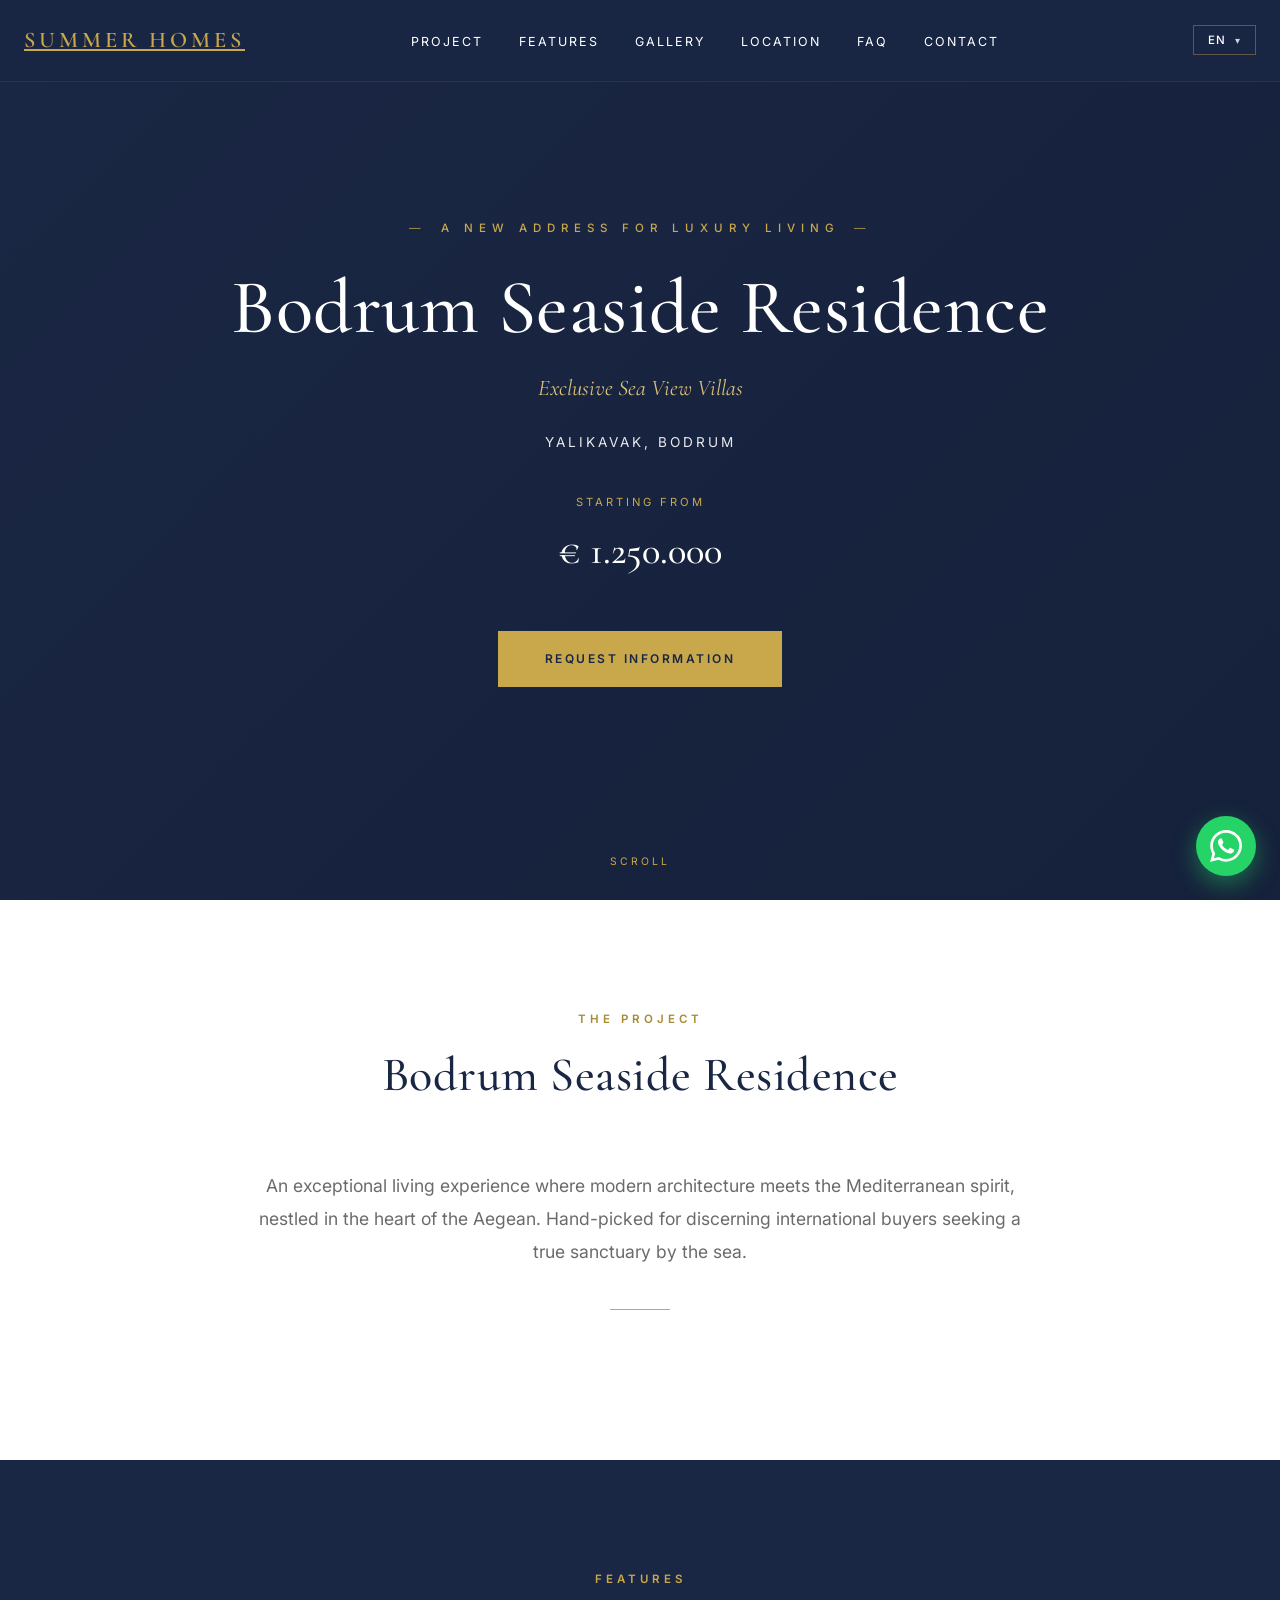
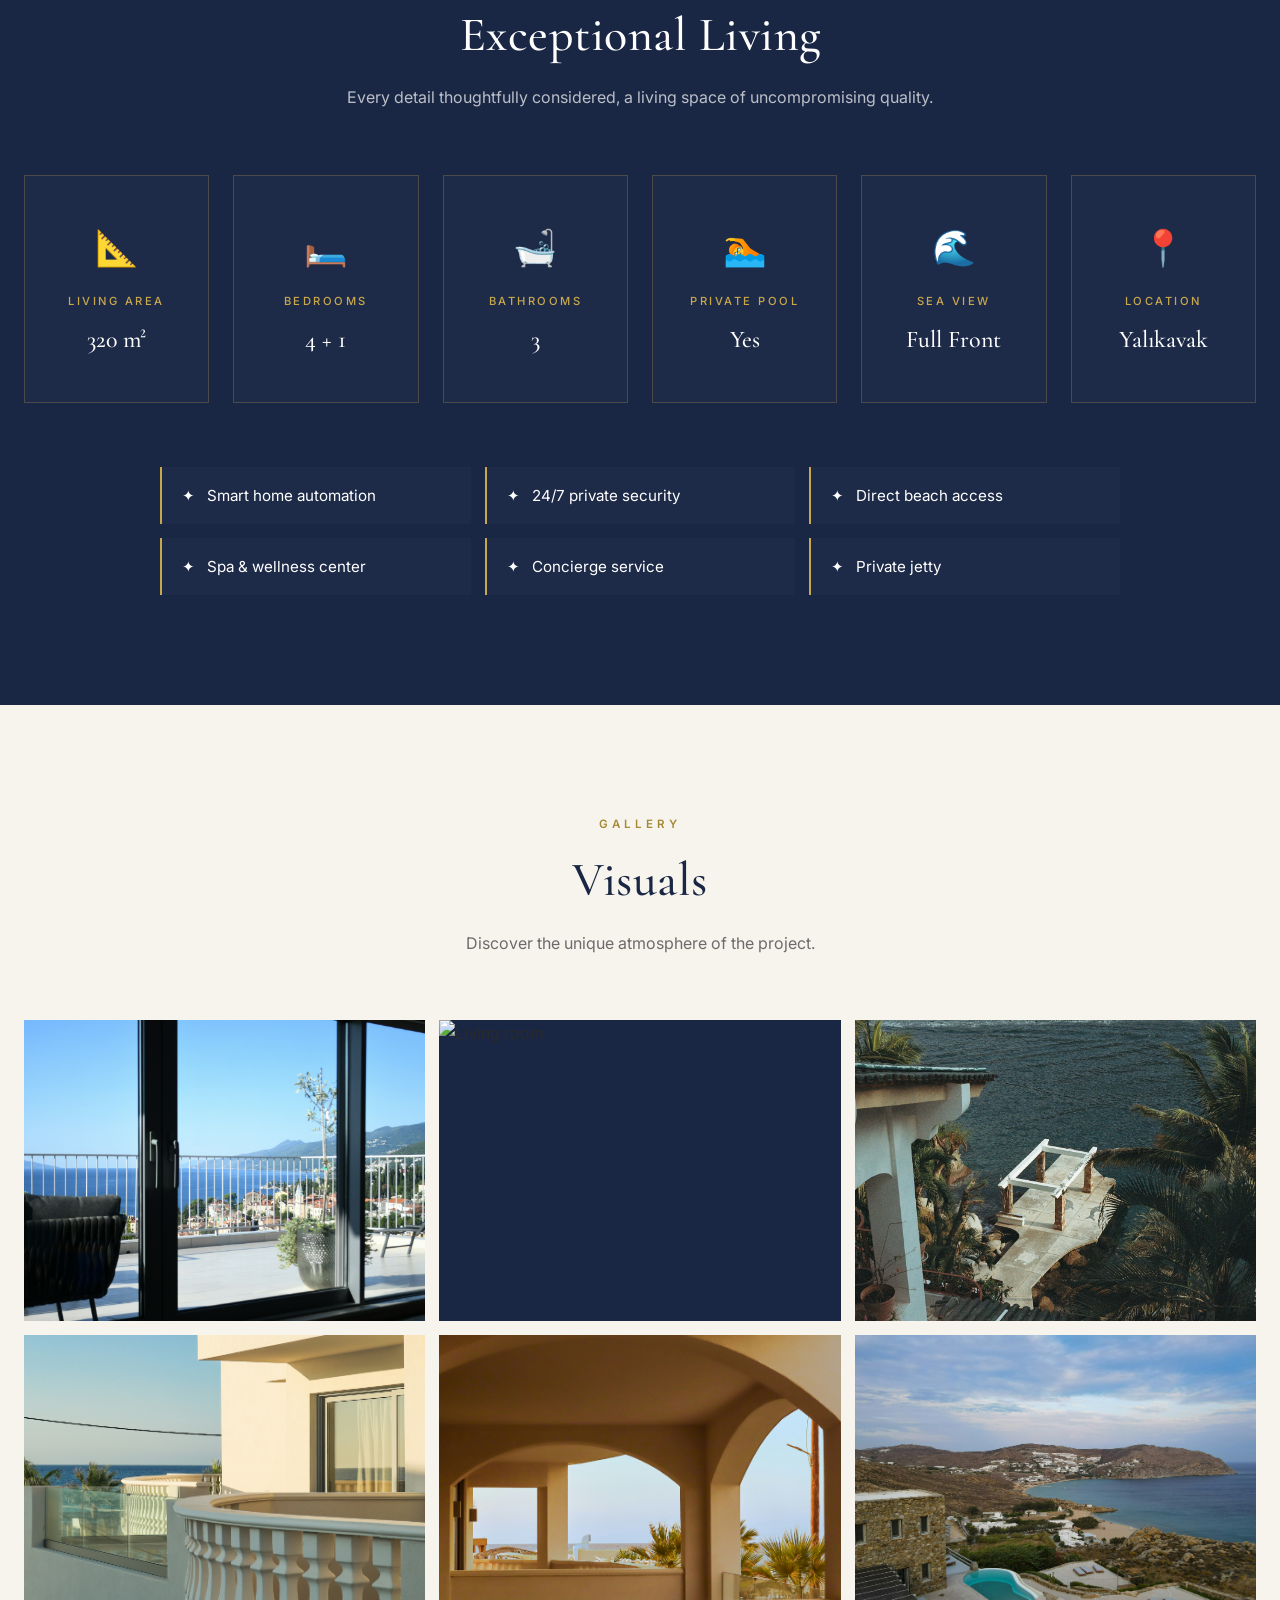
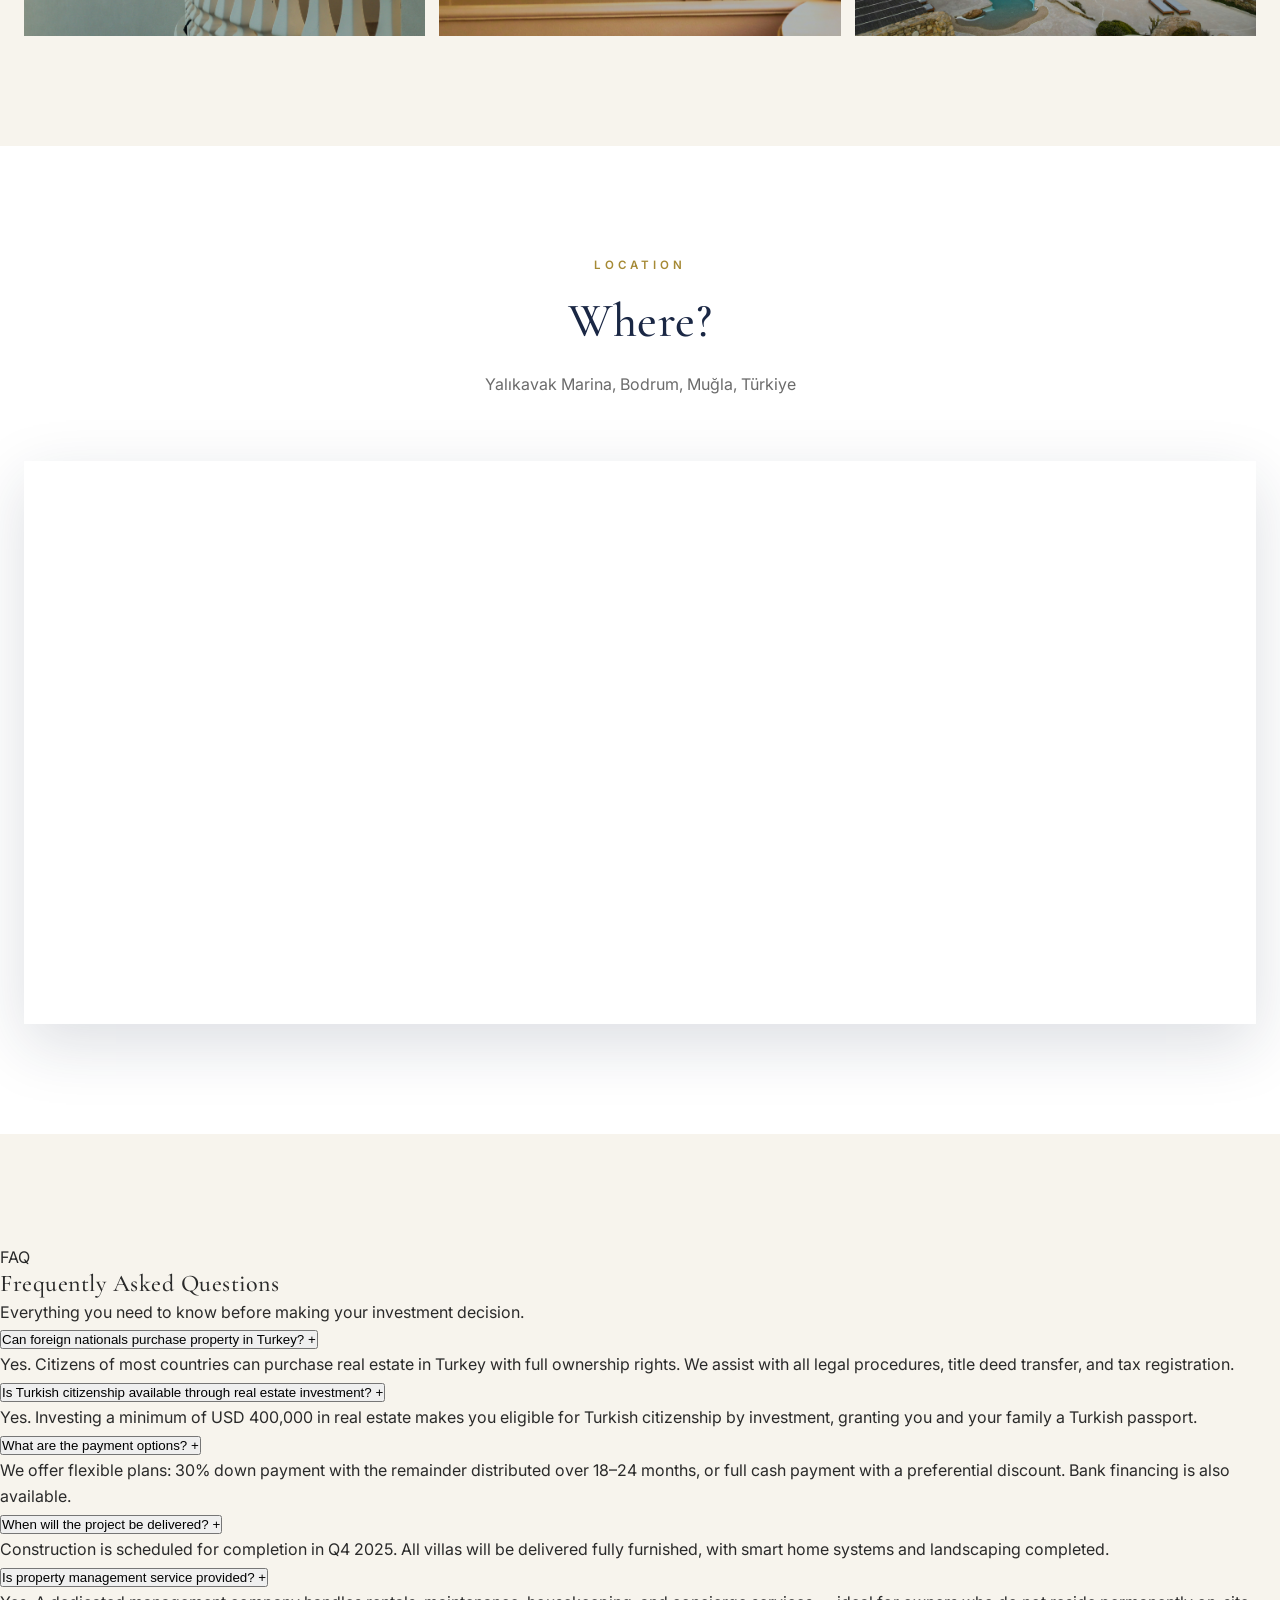
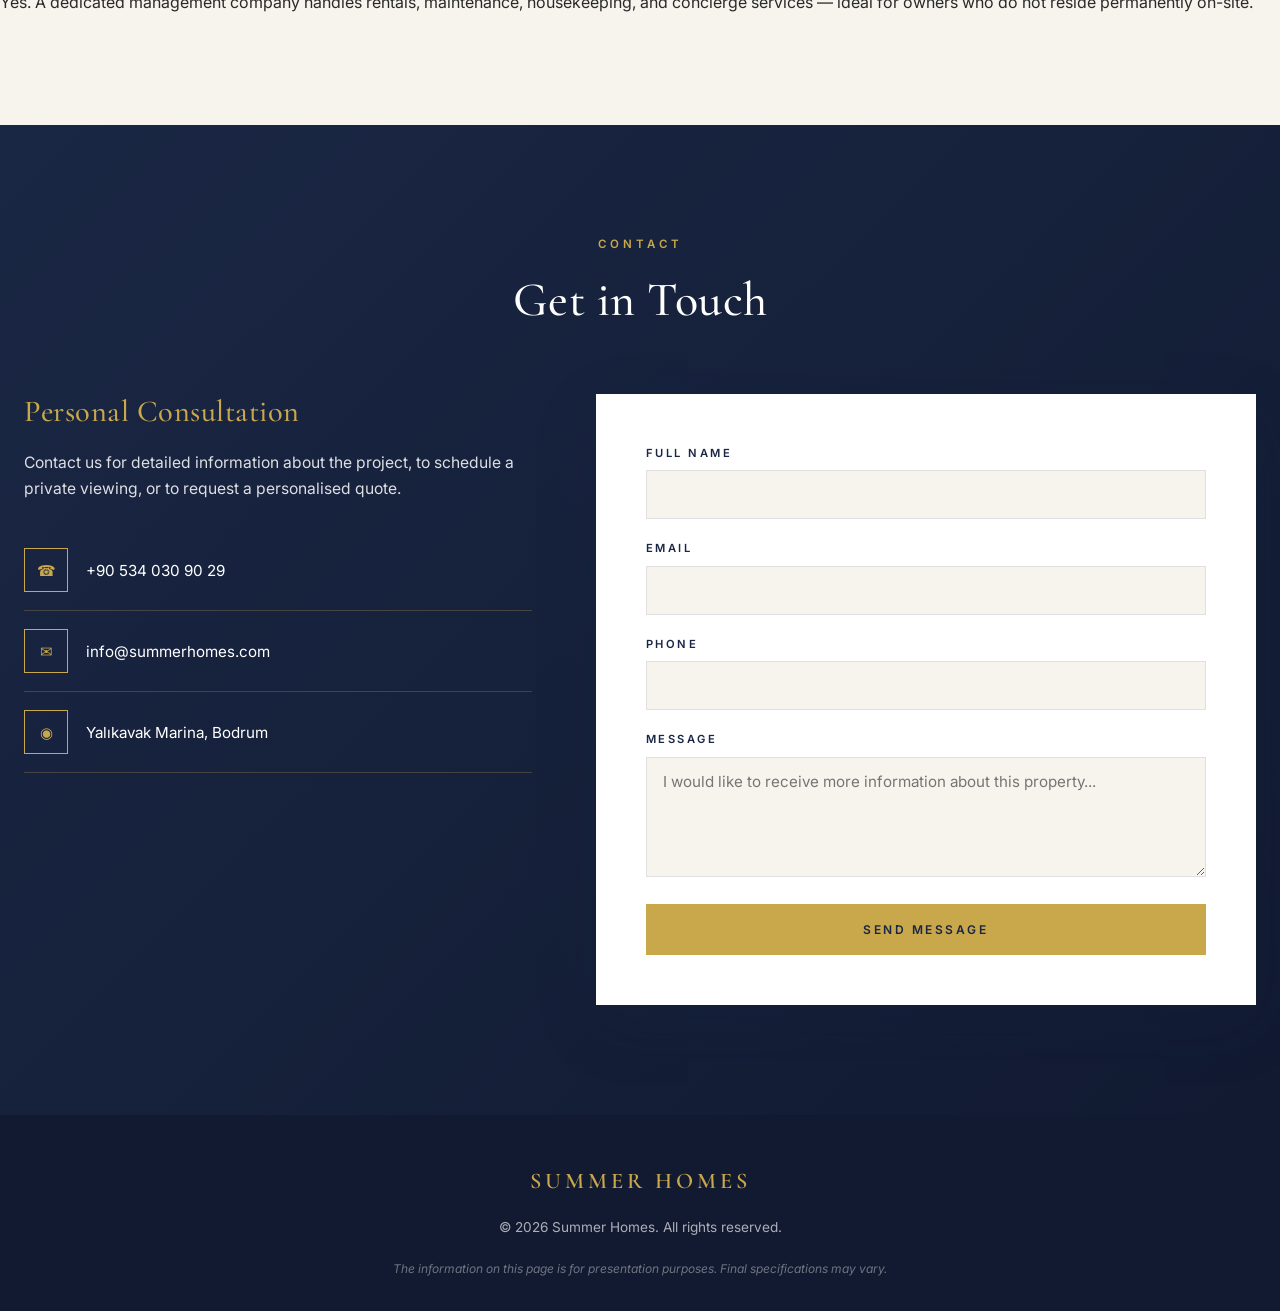
==== index.html @ 64193eda "bug fixed" ====
<!DOCTYPE html>
<html lang="en">
<head>
<meta charset="UTF-8">
<meta name="viewport" content="width=device-width, initial-scale=1.0">
<meta name="description" content="Summer Homes — Luxury real estate in Turkey">
<title>Summer Homes</title>
<link rel="preconnect" href="https://fonts.googleapis.com">
<link rel="preconnect" href="https://fonts.gstatic.com" crossorigin>
<link href="https://fonts.googleapis.com/css2?family=Cormorant+Garamond:wght@400;500;600;700&family=Inter:wght@300;400;500;600;700&display=swap" rel="stylesheet">
<script src="https://cdn.tailwindcss.com"></script>
<script>
  tailwind.config = {
    theme: {
      extend: {
        colors: {
          navy: '#1a2744',
          'navy-dark': '#111a31',
          gold: '#c9a84c',
          'gold-dark': '#a68a35',
          cream: '#f7f4ed',
          muted: '#6b6b6b'
        },
        fontFamily: {
          serif: ['"Cormorant Garamond"', 'serif'],
          sans: ['Inter', 'sans-serif']
        }
      }
    }
  };
</script>
<style>
  :root {
    --navy: #1a2744;
    --navy-dark: #111a31;
    --navy-light: #253458;
    --gold: #c9a84c;
    --gold-light: #dcc278;
    --gold-dark: #a68a35;
    --cream: #f7f4ed;
    --white: #ffffff;
    --text: #2a2a2a;
    --muted: #6b6b6b;
    --border: rgba(201, 168, 76, 0.25);
    --shadow: 0 20px 60px rgba(26, 39, 68, 0.15);
  }

  * { margin: 0; padding: 0; box-sizing: border-box; }
  html { scroll-behavior: smooth; }

  body {
    font-family: 'Inter', sans-serif;
    color: var(--text);
    background: var(--cream);
    line-height: 1.65;
    -webkit-font-smoothing: antialiased;
    overflow-x: hidden;
    overflow-wrap: break-word;
    word-wrap: break-word;
  }

  h1, h2, h3, h4 {
    font-family: 'Cormorant Garamond', serif;
    font-weight: 500;
    letter-spacing: 0.5px;
    line-height: 1.2;
  }

  img { max-width: 100%; display: block; }

  .container {
    max-width: 1280px;
    margin: 0 auto;
    padding: 0 24px;
  }

  /* NAVBAR */
  .navbar {
    position: fixed;
    top: 0; left: 0; right: 0;
    padding: 22px 0;
    background: rgba(26, 39, 68, 0.92);
    backdrop-filter: blur(12px);
    z-index: 100;
    transition: padding 0.3s, background 0.3s;
    border-bottom: 1px solid rgba(201, 168, 76, 0.1);
  }
  .navbar.scrolled { padding: 14px 0; }
  .nav-inner {
    display: flex;
    justify-content: space-between;
    align-items: center;
  }
  .logo {
    font-family: 'Cormorant Garamond', serif;
    font-size: 1.4rem;
    font-weight: 600;
    color: var(--gold);
    letter-spacing: 4px;
  }
  .nav-links {
    display: flex;
    gap: 36px;
    list-style: none;
  }
  .nav-links a {
    color: var(--white);
    text-decoration: none;
    font-size: 0.78rem;
    letter-spacing: 2px;
    text-transform: uppercase;
    font-weight: 400;
    transition: color 0.3s;
    position: relative;
  }
  .nav-links a::after {
    content: '';
    position: absolute;
    bottom: -6px; left: 0;
    width: 0; height: 1px;
    background: var(--gold);
    transition: width 0.3s;
  }
  .nav-links a:hover { color: var(--gold); }
  .nav-links a:hover::after { width: 100%; }

  /* LANG SWITCHER (DROPDOWN) */
  .lang-switch {
    position: relative;
    margin-left: 28px;
  }
  .lang-current {
    display: flex;
    align-items: center;
    gap: 8px;
    background: transparent;
    border: 1px solid rgba(201, 168, 76, 0.4);
    color: var(--white);
    font-family: inherit;
    font-size: 0.72rem;
    letter-spacing: 1.5px;
    text-transform: uppercase;
    padding: 7px 14px;
    cursor: pointer;
    transition: all 0.3s;
    font-weight: 500;
  }
  .lang-current:hover { border-color: var(--gold); color: var(--gold); }
  .lang-current .chev {
    font-size: 0.6rem;
    transition: transform 0.3s;
    opacity: 0.8;
  }
  .lang-switch.open .lang-current .chev { transform: rotate(180deg); }
  .lang-menu {
    position: absolute;
    top: calc(100% + 8px);
    right: 0;
    min-width: 160px;
    background: var(--navy-dark);
    border: 1px solid rgba(201, 168, 76, 0.3);
    box-shadow: 0 12px 32px rgba(0, 0, 0, 0.35);
    opacity: 0;
    visibility: hidden;
    transform: translateY(-6px);
    transition: opacity 0.2s, transform 0.2s, visibility 0.2s;
    z-index: 110;
  }
  .lang-switch.open .lang-menu {
    opacity: 1;
    visibility: visible;
    transform: translateY(0);
  }
  .lang-menu button {
    display: flex;
    justify-content: space-between;
    align-items: center;
    width: 100%;
    background: transparent;
    border: none;
    color: var(--white);
    font-family: inherit;
    font-size: 0.82rem;
    letter-spacing: 0.5px;
    padding: 12px 18px;
    cursor: pointer;
    transition: all 0.2s;
    text-align: left;
  }
  .lang-menu button:hover { background: rgba(201, 168, 76, 0.1); color: var(--gold); }
  .lang-menu button.active { color: var(--gold); }
  .lang-menu button.active::after {
    content: '✓';
    font-size: 0.8rem;
  }
  @media (max-width: 900px) {
    .lang-switch { margin-left: 0; }
    .lang-menu { right: auto; left: 0; }
  }

  /* HERO */
  .hero {
    position: relative;
    height: 100vh;
    min-height: 640px;
    display: flex;
    align-items: center;
    justify-content: center;
    color: var(--white);
    overflow: hidden;
  }
  .hero-bg {
    position: absolute;
    inset: 0;
    background-size: cover;
    background-position: center;
    z-index: -2;
    background-color: var(--navy);
  }
  .hero-bg::after {
    content: '';
    position: absolute;
    inset: 0;
    background: linear-gradient(135deg, rgba(26, 39, 68, 0.7), rgba(17, 26, 49, 0.5));
  }
  .hero-content {
    text-align: center;
    max-width: 960px;
    padding: 0 24px;
    animation: fadeUp 1.2s ease-out;
  }
  .hero-tag {
    display: inline-block;
    color: var(--gold);
    letter-spacing: 6px;
    font-size: 0.72rem;
    text-transform: uppercase;
    margin-bottom: 24px;
    font-weight: 500;
  }
  .hero-tag::before, .hero-tag::after {
    content: '—';
    margin: 0 14px;
    opacity: 0.7;
  }
  .hero h1 {
    font-size: clamp(2.5rem, 6vw, 4.8rem);
    margin-bottom: 16px;
    font-weight: 500;
  }
  .hero-subtitle {
    font-family: 'Cormorant Garamond', serif;
    font-style: italic;
    font-size: clamp(1.1rem, 2vw, 1.4rem);
    color: var(--gold-light);
    margin-bottom: 24px;
  }
  .hero-location {
    font-size: 0.85rem;
    letter-spacing: 3px;
    margin-bottom: 40px;
    opacity: 0.9;
    text-transform: uppercase;
  }
  .hero-price {
    margin-bottom: 48px;
  }
  .hero-price-label {
    display: block;
    font-size: 0.7rem;
    letter-spacing: 3px;
    text-transform: uppercase;
    color: var(--gold);
    margin-bottom: 8px;
  }
  .hero-price-value {
    font-family: 'Cormorant Garamond', serif;
    font-size: clamp(1.8rem, 3vw, 2.4rem);
    font-weight: 500;
  }

  .btn {
    display: inline-block;
    padding: 17px 46px;
    background: var(--gold);
    color: var(--navy);
    text-decoration: none;
    font-weight: 600;
    letter-spacing: 2.5px;
    text-transform: uppercase;
    font-size: 0.75rem;
    border: 1px solid var(--gold);
    cursor: pointer;
    transition: all 0.3s;
    font-family: inherit;
  }
  .btn:hover {
    background: transparent;
    color: var(--gold);
    transform: translateY(-2px);
  }

  /* SCROLL INDICATOR */
  .scroll-hint {
    position: absolute;
    bottom: 30px;
    left: 50%;
    transform: translateX(-50%);
    color: var(--gold);
    font-size: 0.65rem;
    letter-spacing: 3px;
    text-transform: uppercase;
    animation: bounce 2s infinite;
  }

  /* SECTIONS */
  section { padding: 110px 0; }

  .section-header {
    text-align: center;
    margin-bottom: 64px;
  }
  .section-eyebrow {
    color: var(--gold-dark);
    letter-spacing: 4px;
    text-transform: uppercase;
    font-size: 0.72rem;
    font-weight: 600;
    margin-bottom: 18px;
  }
  .section-title {
    font-size: clamp(2rem, 4vw, 3rem);
    color: var(--navy);
    margin-bottom: 20px;
  }
  .section-desc {
    max-width: 700px;
    margin: 0 auto;
    color: var(--muted);
    font-size: 1rem;
  }

  /* ABOUT */
  .about { background: var(--white); }
  .about-inner { max-width: 820px; margin: 0 auto; text-align: center; }
  .about-text {
    font-size: 1.1rem;
    color: var(--muted);
    line-height: 1.9;
  }
  .about-divider {
    width: 60px;
    height: 1px;
    background: var(--gold);
    margin: 40px auto;
  }

  /* FEATURES */
  .features {
    background: var(--navy);
    color: var(--white);
  }
  .features .section-title { color: var(--white); }
  .features .section-eyebrow { color: var(--gold); }
  .features .section-desc { color: rgba(255,255,255,0.7); }

  .features-grid {
    display: grid;
    grid-template-columns: repeat(6, minmax(0, 1fr));
    gap: 24px;
    margin-bottom: 64px;
  }
  @media (max-width: 900px) {
    .features-grid { grid-template-columns: repeat(3, minmax(0, 1fr)); }
  }
  @media (max-width: 540px) {
    .features-grid { grid-template-columns: repeat(2, minmax(0, 1fr)); }
  }
  .feature-card {
    text-align: center;
    padding: 42px 20px;
    border: 1px solid var(--border);
    transition: all 0.4s;
    background: rgba(255,255,255,0.02);
  }
  .feature-card:hover {
    border-color: var(--gold);
    transform: translateY(-6px);
    background: rgba(201, 168, 76, 0.05);
  }
  .feature-icon {
    font-size: 2.2rem;
    margin-bottom: 16px;
  }
  .feature-label {
    color: var(--gold);
    font-size: 0.7rem;
    letter-spacing: 2.5px;
    text-transform: uppercase;
    margin-bottom: 10px;
    font-weight: 500;
    white-space: nowrap;
  }
  .feature-value {
    font-family: 'Cormorant Garamond', serif;
    font-size: 1.5rem;
    font-weight: 500;
    white-space: nowrap;
  }

  .highlights-list {
    display: grid;
    grid-template-columns: repeat(3, minmax(0, 1fr));
    gap: 14px;
    max-width: 960px;
    margin: 0 auto;
    list-style: none;
  }
  @media (max-width: 900px) {
    .highlights-list { grid-template-columns: repeat(2, minmax(0, 1fr)); }
  }
  @media (max-width: 540px) {
    .highlights-list { grid-template-columns: 1fr; }
  }
  .highlights-list li {
    padding: 16px 20px;
    border-left: 2px solid var(--gold);
    font-size: 0.95rem;
    background: rgba(255,255,255,0.02);
    white-space: nowrap;
    overflow: hidden;
  }

  /* GALLERY */
  .gallery-grid {
    display: grid;
    grid-template-columns: repeat(3, 1fr);
    gap: 14px;
  }
  .gallery-item {
    aspect-ratio: 4 / 3;
    overflow: hidden;
    cursor: pointer;
    position: relative;
    background: var(--navy);
  }
  .gallery-item img {
    width: 100%;
    height: 100%;
    object-fit: cover;
    transition: transform 0.7s ease;
  }
  .gallery-item:hover img { transform: scale(1.08); }
  .gallery-item::after {
    content: '';
    position: absolute;
    inset: 0;
    background: linear-gradient(transparent 60%, rgba(26, 39, 68, 0.5));
    opacity: 0;
    transition: opacity 0.4s;
  }
  .gallery-item:hover::after { opacity: 1; }

  /* MAP */
  .map-section { background: var(--white); }
  .map-wrapper {
    position: relative;
    padding-bottom: 45%;
    height: 0;
    overflow: hidden;
    box-shadow: var(--shadow);
    border: 4px solid var(--white);
  }
  .map-wrapper iframe {
    position: absolute;
    inset: 0;
    width: 100%;
    height: 100%;
    border: 0;
    filter: grayscale(25%) contrast(1.02);
  }

  /* CONTACT */
  .contact {
    background: linear-gradient(135deg, var(--navy), var(--navy-dark));
    color: var(--white);
  }
  .contact .section-title { color: var(--white); }
  .contact .section-eyebrow { color: var(--gold); }
  .contact .section-desc { color: rgba(255,255,255,0.7); }

  .contact-grid {
    display: grid;
    grid-template-columns: 1fr 1.3fr;
    gap: 64px;
    align-items: start;
  }
  .contact-info h3 {
    font-size: 1.9rem;
    margin-bottom: 20px;
    color: var(--gold);
  }
  .contact-info p {
    margin-bottom: 28px;
    opacity: 0.85;
    font-size: 0.98rem;
  }
  .contact-item {
    display: flex;
    gap: 18px;
    align-items: center;
    padding: 18px 0;
    border-bottom: 1px solid var(--border);
  }
  .contact-item-icon {
    width: 44px; height: 44px;
    border: 1px solid var(--gold);
    display: flex;
    align-items: center;
    justify-content: center;
    color: var(--gold);
    flex-shrink: 0;
    font-size: 0.95rem;
  }
  .contact-item a, .contact-item span {
    color: var(--white);
    text-decoration: none;
    font-size: 0.95rem;
  }
  .contact-item a:hover { color: var(--gold); }

  .contact-form {
    background: var(--white);
    padding: 50px;
    color: var(--text);
    box-shadow: var(--shadow);
  }
  .form-group { margin-bottom: 20px; }
  .form-group label {
    display: block;
    font-size: 0.7rem;
    letter-spacing: 2.5px;
    text-transform: uppercase;
    color: var(--navy);
    margin-bottom: 8px;
    font-weight: 600;
  }
  .form-group input,
  .form-group textarea {
    width: 100%;
    padding: 14px 16px;
    border: 1px solid #e0e0e0;
    font-family: inherit;
    font-size: 0.95rem;
    background: var(--cream);
    transition: all 0.3s;
    color: var(--text);
  }
  .form-group input:focus,
  .form-group textarea:focus {
    outline: none;
    border-color: var(--gold);
    background: var(--white);
  }
  .form-group textarea {
    resize: vertical;
    min-height: 120px;
  }
  .form-success {
    display: none;
    padding: 16px;
    background: #e8f5e9;
    color: #2e7d32;
    margin-bottom: 20px;
    border-left: 3px solid #2e7d32;
    font-size: 0.9rem;
  }

  /* FOOTER */
  footer {
    background: var(--navy-dark);
    color: rgba(255,255,255,0.65);
    padding: 48px 0 32px;
    text-align: center;
    font-size: 0.85rem;
  }
  footer .logo {
    margin-bottom: 16px;
    display: inline-block;
  }
  .footer-disclaimer {
    max-width: 640px;
    margin: 20px auto 0;
    font-size: 0.75rem;
    opacity: 0.6;
    font-style: italic;
  }

  /* WHATSAPP */
  .whatsapp-btn {
    position: fixed;
    bottom: 24px;
    right: 24px;
    width: 60px; height: 60px;
    background: #25d366;
    border-radius: 50%;
    display: flex;
    align-items: center;
    justify-content: center;
    color: white;
    text-decoration: none;
    box-shadow: 0 8px 24px rgba(37, 211, 102, 0.45);
    z-index: 99;
    transition: transform 0.3s;
    animation: pulse 2.4s infinite;
  }
  .whatsapp-btn:hover { transform: scale(1.1); }
  .whatsapp-btn svg { width: 32px; height: 32px; }

  @keyframes pulse {
    0%, 100% { box-shadow: 0 8px 24px rgba(37, 211, 102, 0.4); }
    50% { box-shadow: 0 8px 34px rgba(37, 211, 102, 0.75); }
  }
  @keyframes fadeUp {
    from { opacity: 0; transform: translateY(30px); }
    to { opacity: 1; transform: translateY(0); }
  }
  @keyframes bounce {
    0%, 100% { transform: translateX(-50%) translateY(0); }
    50% { transform: translateX(-50%) translateY(-8px); }
  }

  /* LIGHTBOX */
  .lightbox {
    position: fixed;
    inset: 0;
    background: rgba(17, 26, 49, 0.96);
    display: none;
    align-items: center;
    justify-content: center;
    z-index: 200;
    padding: 40px;
  }
  .lightbox.active { display: flex; }
  .lightbox img {
    max-width: 92%;
    max-height: 92%;
    object-fit: contain;
  }
  .lightbox-close {
    position: absolute;
    top: 24px; right: 32px;
    color: var(--white);
    font-size: 2.5rem;
    cursor: pointer;
    background: none;
    border: none;
    line-height: 1;
  }
  .lightbox-nav {
    position: absolute;
    top: 50%;
    transform: translateY(-50%);
    color: var(--gold);
    background: none;
    border: 1px solid var(--gold);
    width: 50px; height: 50px;
    cursor: pointer;
    font-size: 1.5rem;
    transition: all 0.3s;
  }
  .lightbox-nav:hover { background: var(--gold); color: var(--navy); }
  .lightbox-prev { left: 32px; }
  .lightbox-next { right: 32px; }

  /* RESPONSIVE */
  @media (max-width: 900px) {
    .nav-links { display: none; }
    .contact-grid { grid-template-columns: 1fr; gap: 40px; }
    .gallery-grid { grid-template-columns: repeat(2, 1fr); }
    section { padding: 72px 0; }
    .contact-form { padding: 32px 24px; }
    .hero { min-height: 580px; }
    .map-wrapper { padding-bottom: 75%; }
    .lightbox-nav { width: 40px; height: 40px; }
    .lightbox-prev { left: 12px; }
    .lightbox-next { right: 12px; }
  }
  @media (max-width: 540px) {
    .gallery-grid { grid-template-columns: 1fr; }
    .logo { font-size: 1.05rem; letter-spacing: 2.5px; }
  }
</style>
</head>
<body>

<nav class="navbar" id="navbar">
  <div class="container nav-inner">
    <a href="#home" class="logo" data-bind="brand.logo">SUMMER HOMES</a>
    <ul class="nav-links">
      <li><a href="#about" data-i18n="ui.nav.project">Project</a></li>
      <li><a href="#features" data-i18n="ui.nav.features">Features</a></li>
      <li><a href="#gallery" data-i18n="ui.nav.gallery">Gallery</a></li>
      <li><a href="#location" data-i18n="ui.nav.location">Location</a></li>
      <li><a href="#faq" data-i18n="ui.nav.faq">FAQ</a></li>
      <li><a href="#contact" data-i18n="ui.nav.contact">Contact</a></li>
    </ul>
    <div class="lang-switch" id="langSwitch">
      <button type="button" class="lang-current" id="langCurrent" aria-haspopup="listbox" aria-expanded="false">
        <span id="langCurrentLabel">EN</span>
        <span class="chev">▾</span>
      </button>
      <div class="lang-menu" id="langMenu" role="listbox">
        <button type="button" data-lang="en">English</button>
        <button type="button" data-lang="tr">Türkçe</button>
        <button type="button" data-lang="de">Deutsch</button>
        <button type="button" data-lang="ru">Русский</button>
      </div>
    </div>
  </div>
</nav>

<section class="hero" id="home">
  <div class="hero-bg" id="heroBg"></div>
  <div class="hero-content">
    <span class="hero-tag" data-bind="brand.tagline"></span>
    <h1 data-bind="project.name"></h1>
    <div class="hero-subtitle" data-bind="project.subtitle"></div>
    <div class="hero-location" data-bind="project.location"></div>
    <div class="hero-price">
      <span class="hero-price-label" data-bind="project.priceSuffix"></span>
      <span class="hero-price-value" data-bind="project.price"></span>
    </div>
    <a href="#contact" class="btn" id="heroCta">Request Information</a>
  </div>
  <div class="scroll-hint" data-i18n="ui.scrollHint">Scroll</div>
</section>

<section class="about" id="about">
  <div class="container about-inner">
    <div class="section-header">
      <div class="section-eyebrow" data-i18n="ui.aboutEyebrow">The Project</div>
      <h2 class="section-title" data-bind="project.name"></h2>
    </div>
    <p class="about-text" data-bind="project.description"></p>
    <div class="about-divider"></div>
  </div>
</section>

<section class="features" id="features">
  <div class="container">
    <div class="section-header">
      <div class="section-eyebrow" data-i18n="ui.featuresEyebrow">Features</div>
      <h2 class="section-title" data-i18n="ui.featuresTitle">Exceptional Living</h2>
      <p class="section-desc" data-i18n="ui.featuresDesc">Every detail thoughtfully considered, a living space of uncompromising quality.</p>
    </div>
    <div class="features-grid" id="featuresGrid"></div>
    <ul class="highlights-list" id="highlightsList"></ul>
  </div>
</section>

<section class="gallery" id="gallery">
  <div class="container">
    <div class="section-header">
      <div class="section-eyebrow" data-i18n="ui.galleryEyebrow">Gallery</div>
      <h2 class="section-title" data-i18n="ui.galleryTitle">Visuals</h2>
      <p class="section-desc" data-i18n="ui.galleryDesc">Discover the unique atmosphere of the project.</p>
    </div>
    <div class="gallery-grid" id="galleryGrid"></div>
  </div>
</section>

<section class="map-section" id="location">
  <div class="container">
    <div class="section-header">
      <div class="section-eyebrow" data-i18n="ui.locationEyebrow">Location</div>
      <h2 class="section-title" data-i18n="ui.locationTitle">Where?</h2>
      <p class="section-desc" data-bind="location.address"></p>
    </div>
    <div class="map-wrapper">
      <iframe id="mapFrame" loading="lazy" allowfullscreen referrerpolicy="no-referrer-when-downgrade"></iframe>
    </div>
  </div>
</section>

<!-- FAQ SECTION (Tailwind) -->
<section id="faq" class="bg-cream py-20 md:py-28 px-6">
  <div class="max-w-3xl mx-auto">
    <div class="text-center mb-12 md:mb-16">
      <div class="text-gold-dark text-xs tracking-[4px] uppercase font-semibold mb-4" data-i18n="ui.faqEyebrow">FAQ</div>
      <h2 class="font-serif text-navy text-4xl md:text-5xl mb-5" data-i18n="ui.faqTitle">Frequently Asked Questions</h2>
      <p class="text-muted max-w-xl mx-auto" data-i18n="ui.faqDesc">Everything you need to know before making your investment decision.</p>
    </div>
    <div id="faqList" class="space-y-3"></div>
  </div>
</section>

<section class="contact" id="contact">
  <div class="container">
    <div class="section-header">
      <div class="section-eyebrow" data-i18n="ui.contactEyebrow">Contact</div>
      <h2 class="section-title" data-i18n="ui.contactTitle">Get in Touch</h2>
    </div>
    <div class="contact-grid">
      <div class="contact-info">
        <h3 data-i18n="ui.contactInfoTitle">Personal Consultation</h3>
        <p data-i18n="ui.contactInfoText">Contact us for detailed information about the project, to schedule a private viewing, or to request a personalised quote.</p>
        <div class="contact-item">
          <div class="contact-item-icon">☎</div>
          <a id="phoneLink" href="#"></a>
        </div>
        <div class="contact-item">
          <div class="contact-item-icon">✉</div>
          <a id="emailLink" href="#"></a>
        </div>
        <div class="contact-item">
          <div class="contact-item-icon">◉</div>
          <span data-bind="contact.office"></span>
        </div>
      </div>

      <form class="contact-form" name="contact" method="POST" data-netlify="true" netlify-honeypot="bot-field">
        <input type="hidden" name="form-name" value="contact">
        <input type="hidden" name="project" id="formProject" value="">
        <p style="display:none"><label>Don't fill: <input name="bot-field"></label></p>
        <div class="form-success" id="formSuccess" data-i18n="ui.formSuccess">Thank you. Your message has been sent — we will contact you shortly.</div>
        <div class="form-group">
          <label for="name" data-i18n="ui.formName">Full Name</label>
          <input type="text" id="name" name="name" required>
        </div>
        <div class="form-group">
          <label for="email" data-i18n="ui.formEmail">Email</label>
          <input type="email" id="email" name="email" required>
        </div>
        <div class="form-group">
          <label for="phone" data-i18n="ui.formPhone">Phone</label>
          <input type="tel" id="phone" name="phone" required>
        </div>
        <div class="form-group">
          <label for="message" data-i18n="ui.formMessage">Message</label>
          <textarea id="message" name="message" data-i18n-placeholder="ui.formPlaceholder" placeholder="I would like to receive more information about this property..."></textarea>
        </div>
        <button type="submit" class="btn" style="width: 100%;" data-i18n="ui.formSubmit">Send Message</button>
      </form>
    </div>
  </div>
</section>

<footer>
  <div class="container">
    <div class="logo" data-bind="brand.logo">SUMMER HOMES</div>
    <p>&copy; <span id="year"></span> <span data-bind="footer.copyright"></span></p>
    <p class="footer-disclaimer" data-bind="footer.disclaimer"></p>
  </div>
</footer>

<a href="#" class="whatsapp-btn" id="whatsappBtn" target="_blank" rel="noopener" aria-label="WhatsApp">
  <svg viewBox="0 0 24 24" fill="currentColor">
    <path d="M17.472 14.382c-.297-.149-1.758-.867-2.03-.967-.273-.099-.471-.148-.67.15-.197.297-.767.966-.94 1.164-.173.199-.347.223-.644.075-.297-.15-1.255-.463-2.39-1.475-.883-.788-1.48-1.761-1.653-2.059-.173-.297-.018-.458.13-.606.134-.133.298-.347.446-.52.149-.174.198-.298.298-.497.099-.198.05-.371-.025-.52-.075-.149-.669-1.612-.916-2.207-.242-.579-.487-.5-.669-.51-.173-.008-.371-.01-.57-.01-.198 0-.52.074-.792.372-.272.297-1.04 1.016-1.04 2.479 0 1.462 1.065 2.875 1.213 3.074.149.198 2.096 3.2 5.077 4.487.709.306 1.262.489 1.693.625.711.226 1.36.194 1.871.118.571-.085 1.758-.719 2.006-1.413.248-.694.248-1.289.173-1.413-.074-.124-.272-.198-.57-.347m-5.421 7.403h-.004a9.87 9.87 0 01-5.031-1.378l-.361-.214-3.741.982.998-3.648-.235-.374a9.86 9.86 0 01-1.51-5.26c.001-5.45 4.436-9.884 9.888-9.884 2.64 0 5.122 1.03 6.988 2.898a9.825 9.825 0 012.893 6.994c-.003 5.45-4.437 9.884-9.885 9.884m8.413-18.297A11.815 11.815 0 0012.05 0C5.495 0 .16 5.335.157 11.892c0 2.096.547 4.142 1.588 5.945L.057 24l6.305-1.654a11.882 11.882 0 005.683 1.448h.005c6.554 0 11.89-5.335 11.893-11.893A11.821 11.821 0 0020.885 3.488"/>
  </svg>
</a>

<div class="lightbox" id="lightbox">
  <button class="lightbox-close" id="lightboxClose" aria-label="Close">×</button>
  <button class="lightbox-nav lightbox-prev" id="lightboxPrev" aria-label="Previous">‹</button>
  <img id="lightboxImg" src="" alt="">
  <button class="lightbox-nav lightbox-next" id="lightboxNext" aria-label="Next">›</button>
</div>

<script>
  const SUPPORTED_LANGS = ['en', 'tr', 'de', 'ru'];
  let state = {
    data: null,
    gallery: [],
    currentIndex: 0,
    lang: (localStorage.getItem('lang') || (navigator.language || 'en').slice(0, 2).toLowerCase())
  };
  if (!SUPPORTED_LANGS.includes(state.lang)) state.lang = 'en';

  async function loadData() {
    try {
      const res = await fetch('data.json');
      if (!res.ok) throw new Error('fetch failed');
      return await res.json();
    } catch (e) {
      console.error('data.json could not be loaded:', e);
      return null;
    }
  }

  function getPath(obj, path) {
    return path.split('.').reduce((acc, k) => acc && acc[k], obj);
  }

  // Return localized value if input is a { en, tr } dict, otherwise return as-is.
  function t(val) {
    if (val && typeof val === 'object' && !Array.isArray(val) && (val.en !== undefined || val.tr !== undefined)) {
      return val[state.lang] ?? val.en ?? val.tr ?? '';
    }
    return val;
  }

  // One-time DOM build: creates elements whose structure doesn't depend on language.
  function renderStructure(data) {
    state.data = data;
    state.gallery = data.gallery || [];

    document.getElementById('heroBg').style.backgroundImage = `url('${data.project.heroImage}')`;
    document.getElementById('heroCta').href = data.project.cta.link;

    document.getElementById('featuresGrid').innerHTML = data.features.map((f, i) => `
      <div class="feature-card" data-feature="${i}">
        <div class="feature-icon">${f.icon}</div>
        <div class="feature-label"></div>
        <div class="feature-value"></div>
      </div>
    `).join('');

    document.getElementById('highlightsList').innerHTML =
      data.highlights.map((_, i) => `<li data-highlight="${i}">✦ &nbsp; </li>`).join('');

    document.getElementById('galleryGrid').innerHTML = state.gallery.map((g, i) => `
      <div class="gallery-item" data-index="${i}">
        <img src="${g.src}" alt="" loading="lazy">
      </div>
    `).join('');

    const { lat, lng, zoom } = data.location;
    document.getElementById('mapFrame').src =
      `https://maps.google.com/maps?q=${lat},${lng}&z=${zoom || 14}&output=embed`;

    const phone = document.getElementById('phoneLink');
    phone.href = `tel:${data.contact.phone.replace(/\s/g, '')}`;
    phone.textContent = data.contact.phone;

    const email = document.getElementById('emailLink');
    email.href = `mailto:${data.contact.email}`;
    email.textContent = data.contact.email;

    document.getElementById('whatsappBtn').href = `https://wa.me/${data.contact.whatsapp}`;

    // FAQ accordion — built with Tailwind utility classes.
    document.getElementById('faqList').innerHTML = (data.faq || []).map((_, i) => `
      <div class="bg-white border border-gold/25 transition-colors hover:border-gold/50" data-faq="${i}">
        <button type="button" class="faq-trigger w-full flex justify-between items-center gap-4 text-left px-5 md:px-6 py-4 md:py-5 text-navy hover:text-gold transition-colors" aria-expanded="false">
          <span class="font-medium text-base md:text-lg faq-q"></span>
          <span class="faq-icon text-gold text-2xl leading-none transition-transform duration-300 shrink-0">+</span>
        </button>
        <div class="faq-panel grid grid-rows-[0fr] transition-all duration-300 ease-out">
          <div class="overflow-hidden min-h-0">
            <p class="px-5 md:px-6 pb-5 text-muted leading-relaxed faq-a"></p>
          </div>
        </div>
      </div>
    `).join('');

    setupGallery();
    setupFaq();
  }

  function setupFaq() {
    document.querySelectorAll('#faqList .faq-trigger').forEach(btn => {
      btn.addEventListener('click', () => {
        const item = btn.closest('[data-faq]');
        const panel = item.querySelector('.faq-panel');
        const icon = item.querySelector('.faq-icon');
        const expanded = btn.getAttribute('aria-expanded') === 'true';
        btn.setAttribute('aria-expanded', (!expanded).toString());
        panel.classList.toggle('grid-rows-[0fr]', expanded);
        panel.classList.toggle('grid-rows-[1fr]', !expanded);
        icon.classList.toggle('rotate-45', !expanded);
      });
    });
  }

  // Applies localized text to existing elements. Never touches <img> src.
  function applyTranslations() {
    const data = state.data;
    if (!data) return;

    document.documentElement.lang = state.lang;

    document.querySelectorAll('[data-bind]').forEach(el => {
      const val = t(getPath(data, el.dataset.bind));
      if (val != null) el.textContent = val;
    });

    document.querySelectorAll('[data-i18n]').forEach(el => {
      const val = t(getPath(data, el.dataset.i18n));
      if (val != null) el.textContent = val;
    });

    document.querySelectorAll('[data-i18n-placeholder]').forEach(el => {
      const val = t(getPath(data, el.dataset.i18nPlaceholder));
      if (val != null) el.placeholder = val;
    });

    const projectName = t(data.project.name);
    document.title = `${projectName} — ${data.brand.name}`;
    document.getElementById('heroCta').textContent = t(data.project.cta.text);
    document.getElementById('formProject').value = projectName;

    document.querySelectorAll('.feature-card[data-feature]').forEach(card => {
      const f = data.features[+card.dataset.feature];
      card.querySelector('.feature-label').textContent = t(f.label);
      card.querySelector('.feature-value').textContent = t(f.value);
    });

    document.querySelectorAll('#highlightsList li[data-highlight]').forEach(li => {
      const h = data.highlights[+li.dataset.highlight];
      li.innerHTML = `✦ &nbsp; ${t(h)}`;
    });

    document.querySelectorAll('#galleryGrid .gallery-item img').forEach((img, i) => {
      img.alt = t(state.gallery[i].alt) || '';
    });

    document.querySelectorAll('#faqList [data-faq]').forEach(item => {
      const entry = (data.faq || [])[+item.dataset.faq];
      if (!entry) return;
      item.querySelector('.faq-q').textContent = t(entry.q);
      item.querySelector('.faq-a').textContent = t(entry.a);
    });

    const msg = encodeURIComponent(t(data.contact.whatsappMessage) || '');
    const wa = document.getElementById('whatsappBtn');
    wa.href = `https://wa.me/${data.contact.whatsapp}?text=${msg}`;

    const LANG_LABELS = { en: 'EN', tr: 'TR', de: 'DE', ru: 'RU' };
    document.getElementById('langCurrentLabel').textContent = LANG_LABELS[state.lang] || state.lang.toUpperCase();

    document.querySelectorAll('#langMenu button').forEach(b => {
      b.classList.toggle('active', b.dataset.lang === state.lang);
    });

    // After translations are applied, shrink any single-line text that overflows its container.
    requestAnimationFrame(fitOverflowingText);
  }

  // Scale font-size down until element fits its parent width (or hits min size).
  function fitText(el, minPx = 9) {
    el.style.fontSize = '';
    const parent = el.parentElement;
    if (!parent) return;
    const maxWidth = parent.clientWidth - (parseFloat(getComputedStyle(parent).paddingLeft) + parseFloat(getComputedStyle(parent).paddingRight));
    let size = parseFloat(getComputedStyle(el).fontSize);
    let guard = 40;
    while (el.scrollWidth > maxWidth && size > minPx && guard-- > 0) {
      size -= 0.5;
      el.style.fontSize = `${size}px`;
    }
  }

  function fitOverflowingText() {
    document.querySelectorAll('.feature-label, .feature-value, .highlights-list li').forEach(el => fitText(el));
  }

  window.addEventListener('resize', () => {
    clearTimeout(window._fitTO);
    window._fitTO = setTimeout(fitOverflowingText, 150);
  });

  function render(data) {
    if (!data) return;
    renderStructure(data);
    applyTranslations();
  }

  function setLang(lang) {
    if (!SUPPORTED_LANGS.includes(lang) || lang === state.lang) return;
    state.lang = lang;
    localStorage.setItem('lang', lang);
    applyTranslations();
  }

  // Lang dropdown open/close + selection
  (function setupLangDropdown() {
    const switchEl = document.getElementById('langSwitch');
    const trigger = document.getElementById('langCurrent');
    const menu = document.getElementById('langMenu');

    function setOpen(open) {
      switchEl.classList.toggle('open', open);
      trigger.setAttribute('aria-expanded', open ? 'true' : 'false');
    }

    trigger.addEventListener('click', (e) => {
      e.stopPropagation();
      setOpen(!switchEl.classList.contains('open'));
    });

    menu.addEventListener('click', (e) => {
      const btn = e.target.closest('button[data-lang]');
      if (!btn) return;
      setLang(btn.dataset.lang);
      setOpen(false);
    });

    document.addEventListener('click', (e) => {
      if (!switchEl.contains(e.target)) setOpen(false);
    });

    document.addEventListener('keydown', (e) => {
      if (e.key === 'Escape') setOpen(false);
    });
  })();

  function setupGallery() {
    const lightbox = document.getElementById('lightbox');
    const lightboxImg = document.getElementById('lightboxImg');

    document.querySelectorAll('.gallery-item').forEach(item => {
      item.addEventListener('click', () => {
        state.currentIndex = parseInt(item.dataset.index, 10);
        openLightbox();
      });
    });

    document.getElementById('lightboxClose').onclick = closeLightbox;
    document.getElementById('lightboxPrev').onclick = (e) => { e.stopPropagation(); navigate(-1); };
    document.getElementById('lightboxNext').onclick = (e) => { e.stopPropagation(); navigate(1); };
    lightbox.addEventListener('click', (e) => { if (e.target === lightbox) closeLightbox(); });

    document.addEventListener('keydown', (e) => {
      if (!lightbox.classList.contains('active')) return;
      if (e.key === 'Escape') closeLightbox();
      if (e.key === 'ArrowLeft') navigate(-1);
      if (e.key === 'ArrowRight') navigate(1);
    });
  }

  function openLightbox() {
    const img = document.getElementById('lightboxImg');
    img.src = state.gallery[state.currentIndex].src;
    img.alt = state.gallery[state.currentIndex].alt || '';
    document.getElementById('lightbox').classList.add('active');
  }
  function closeLightbox() {
    document.getElementById('lightbox').classList.remove('active');
  }
  function navigate(dir) {
    const len = state.gallery.length;
    state.currentIndex = (state.currentIndex + dir + len) % len;
    openLightbox();
  }

  window.addEventListener('scroll', () => {
    const nav = document.getElementById('navbar');
    nav.classList.toggle('scrolled', window.scrollY > 50);
  });

  document.getElementById('year').textContent = new Date().getFullYear();

  document.querySelector('.contact-form').addEventListener('submit', function(e) {
    const isLocal = window.location.hostname === 'localhost' ||
                    window.location.hostname === '127.0.0.1' ||
                    window.location.protocol === 'file:';
    if (isLocal) {
      e.preventDefault();
      document.getElementById('formSuccess').style.display = 'block';
      this.reset();
      document.getElementById('formSuccess').scrollIntoView({ behavior: 'smooth', block: 'center' });
    }
  });

  loadData().then(render);
</script>

</body>
</html>
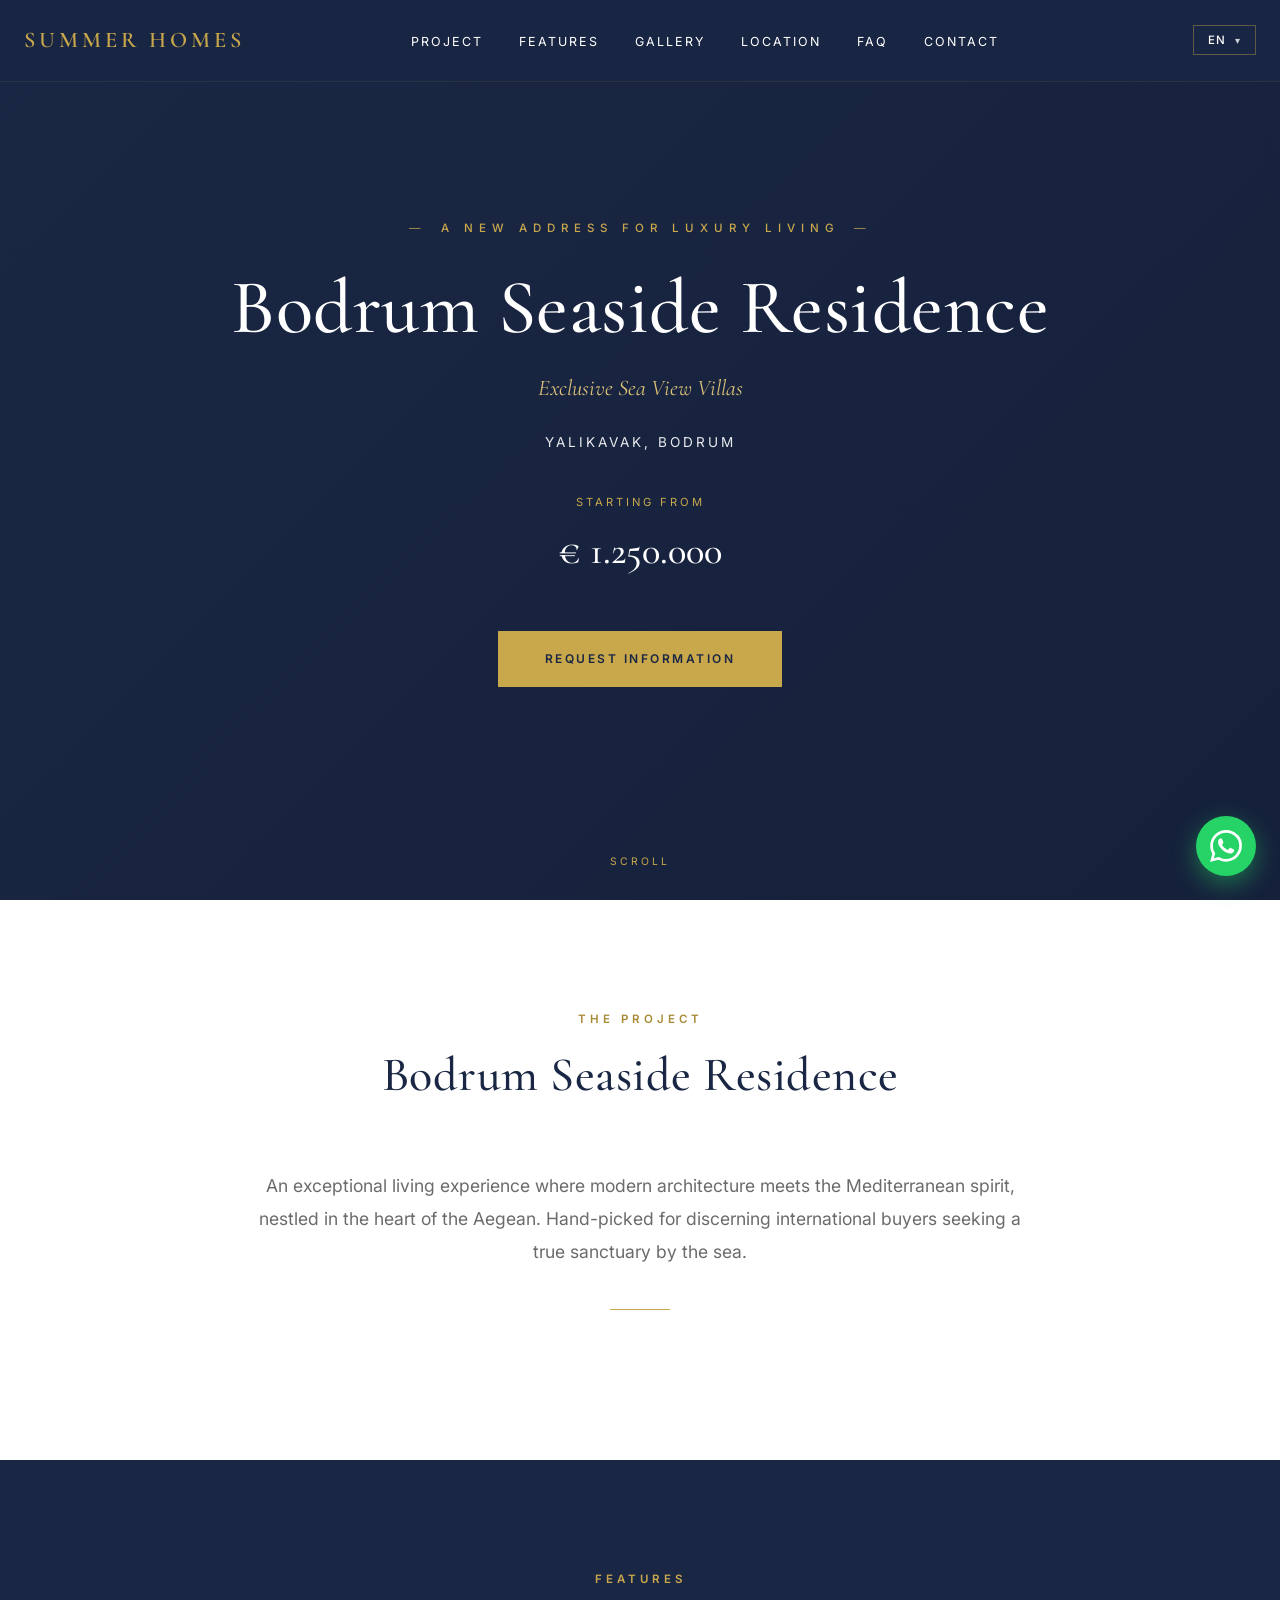
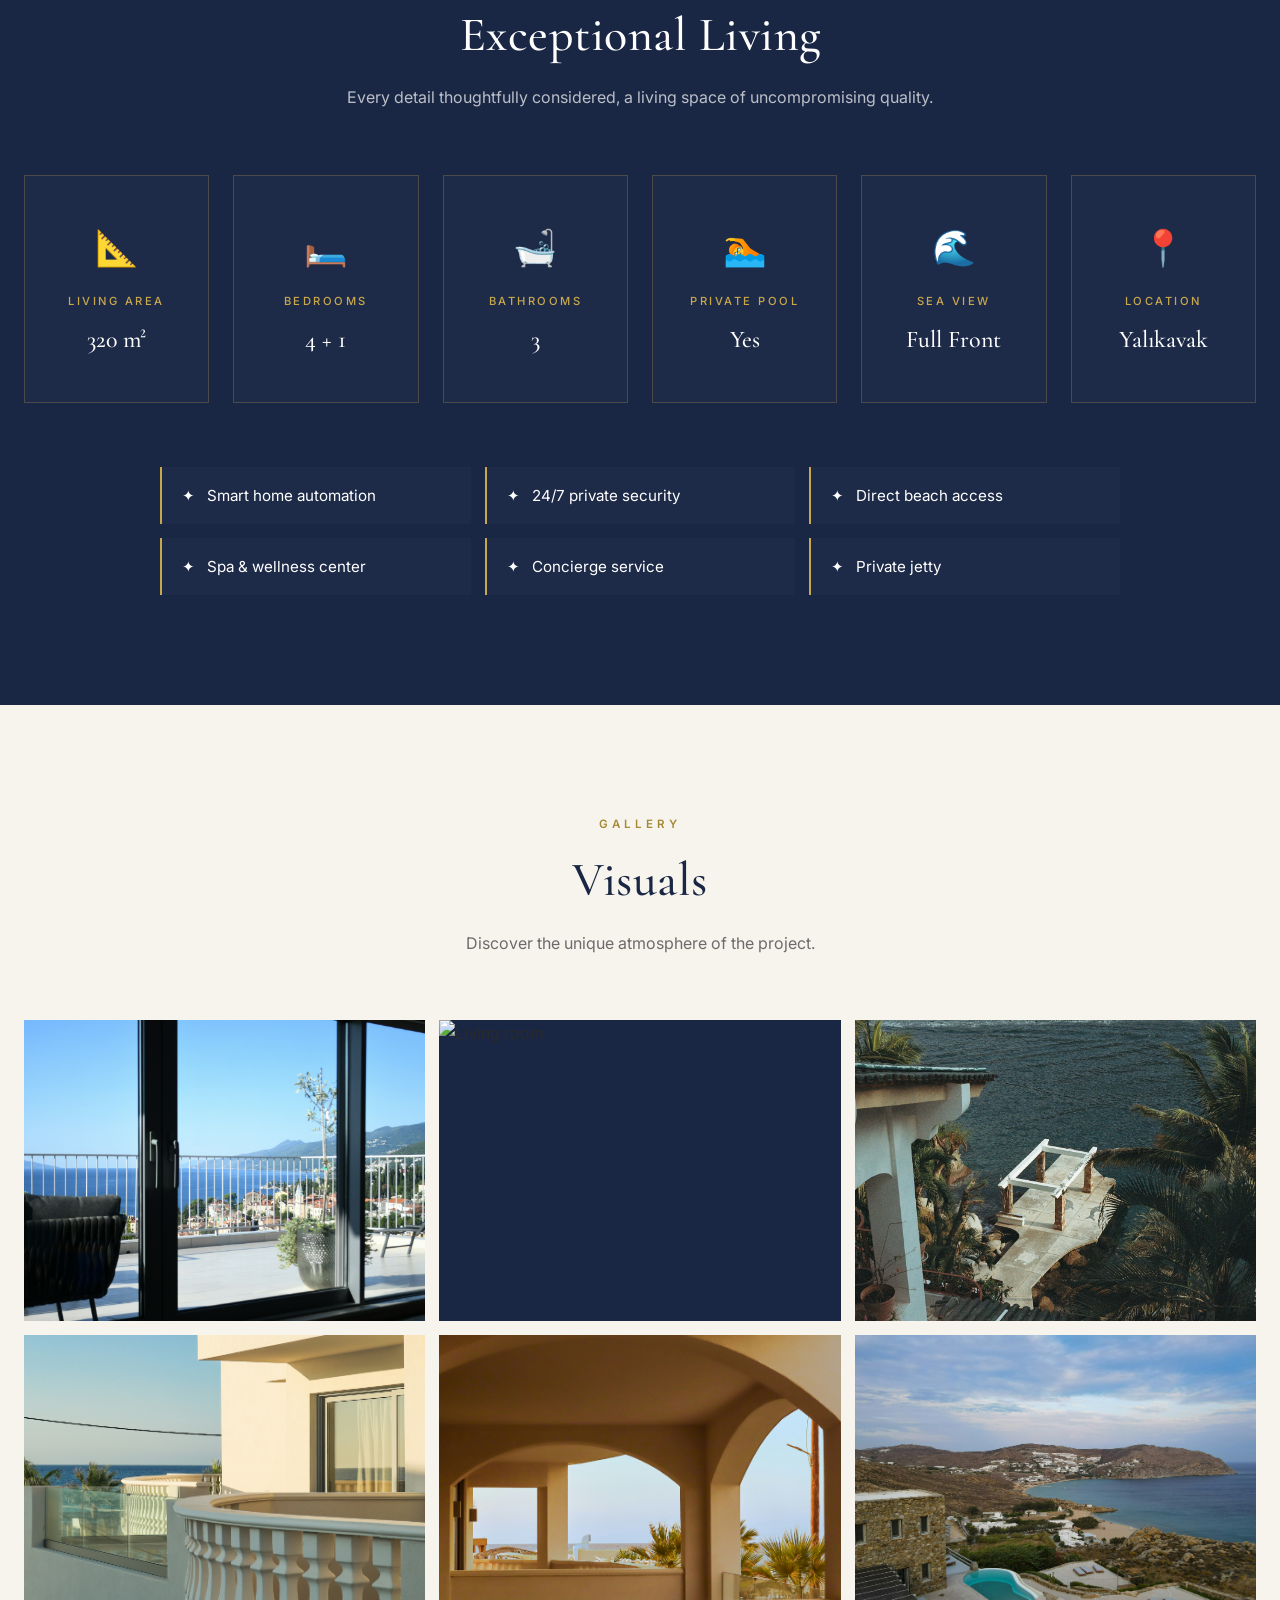
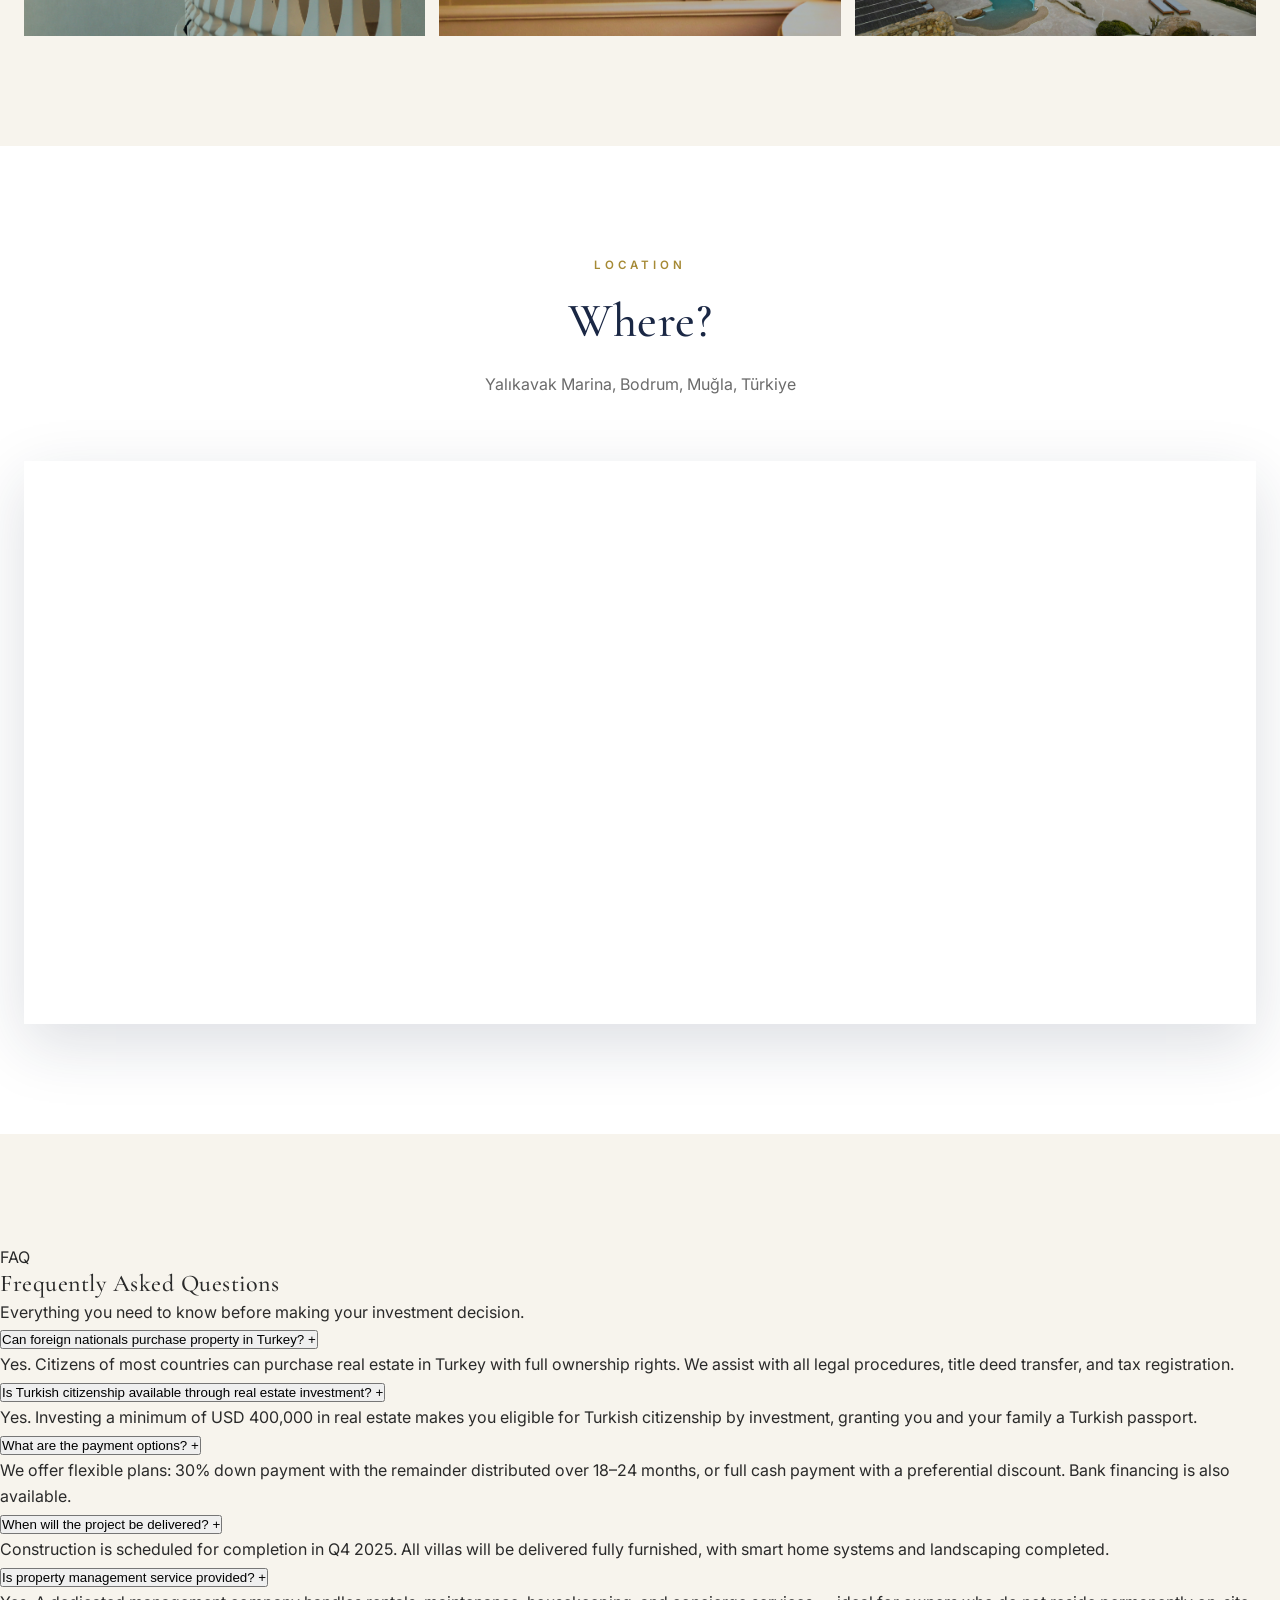
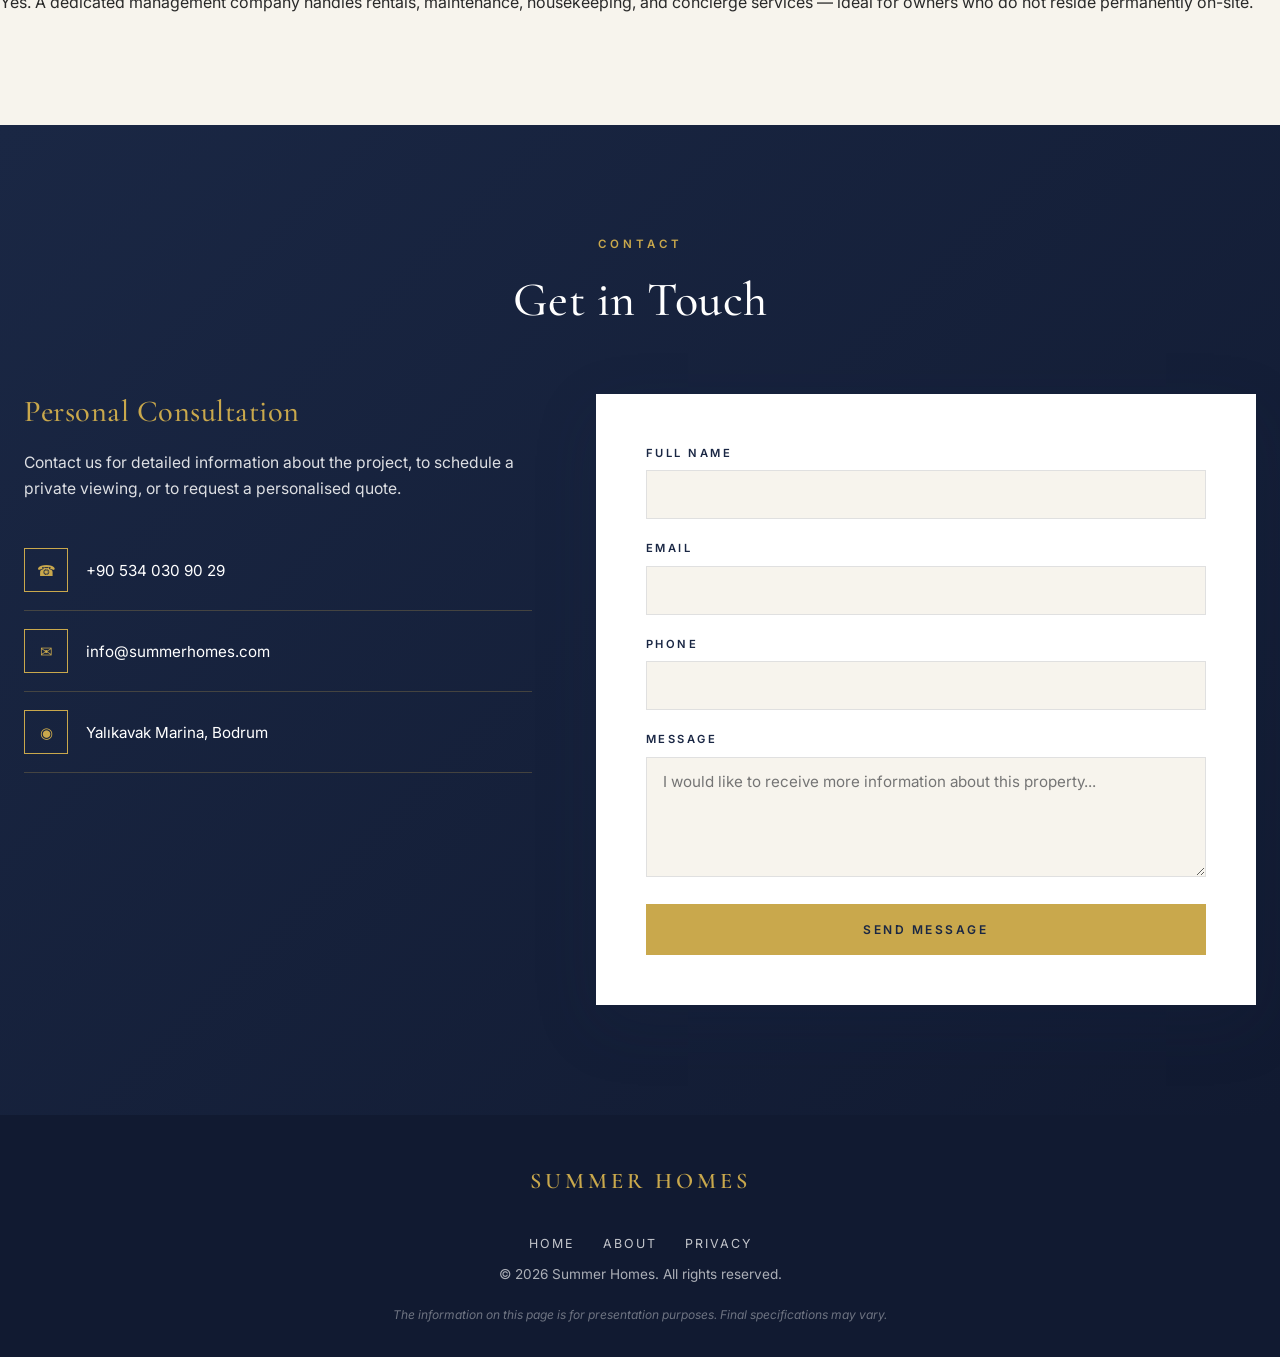
==== commit 9a220c81: "refactor: extract css/js, add about & privacy pages" ====
--- a/index.html
+++ b/index.html
@@ -3,12 +3,94 @@
 <head>
 <meta charset="UTF-8">
 <meta name="viewport" content="width=device-width, initial-scale=1.0">
-<meta name="description" content="Summer Homes — Luxury real estate in Turkey">
-<title>Summer Homes</title>
+<meta name="robots" content="index, follow">
+<meta name="author" content="Summer Homes">
+
+<!-- SEO: Primary -->
+<title>Bodrum Seaside Residence — Summer Homes</title>
+<meta name="description" content="Exclusive sea-view villas in Yalıkavak, Bodrum. Hand-picked luxury real estate for discerning international buyers. Request a private viewing of Bodrum Seaside Residence.">
+<meta name="keywords" content="Bodrum real estate, luxury villa Bodrum, Yalıkavak villas, sea view villa Turkey, property Turkey, Turkish citizenship by investment, Summer Homes">
+<link rel="canonical" href="https://summer-homes-demo.netlify.app/">
+
+<!-- SEO: hreflang (4 languages, same URL — JS switches content) -->
+<link rel="alternate" hreflang="en" href="https://summer-homes-demo.netlify.app/">
+<link rel="alternate" hreflang="tr" href="https://summer-homes-demo.netlify.app/">
+<link rel="alternate" hreflang="de" href="https://summer-homes-demo.netlify.app/">
+<link rel="alternate" hreflang="ru" href="https://summer-homes-demo.netlify.app/">
+<link rel="alternate" hreflang="x-default" href="https://summer-homes-demo.netlify.app/">
+
+<!-- Favicon (inline SVG — no extra request) -->
+<link rel="icon" href="data:image/svg+xml,%3Csvg xmlns='http://www.w3.org/2000/svg' viewBox='0 0 64 64'%3E%3Crect width='64' height='64' fill='%231a2744'/%3E%3Ctext x='50%25' y='55%25' text-anchor='middle' fill='%23c9a84c' font-family='Georgia,serif' font-size='38' font-weight='600'%3ES%3C/text%3E%3C/svg%3E">
+
+<!-- Open Graph (Facebook, LinkedIn, WhatsApp previews) -->
+<meta property="og:type" content="website">
+<meta property="og:site_name" content="Summer Homes">
+<meta property="og:title" content="Bodrum Seaside Residence — Exclusive Sea View Villas">
+<meta property="og:description" content="Hand-picked luxury villas in Yalıkavak, Bodrum for discerning international buyers.">
+<meta property="og:url" content="https://summer-homes-demo.netlify.app/">
+<meta property="og:image" content="https://images.unsplash.com/photo-1613490493576-7fde63acd811?w=1200&h=630&fit=crop">
+<meta property="og:image:width" content="1200">
+<meta property="og:image:height" content="630">
+<meta property="og:locale" content="en_US">
+<meta property="og:locale:alternate" content="tr_TR">
+<meta property="og:locale:alternate" content="de_DE">
+<meta property="og:locale:alternate" content="ru_RU">
+
+<!-- Twitter Card -->
+<meta name="twitter:card" content="summary_large_image">
+<meta name="twitter:title" content="Bodrum Seaside Residence — Summer Homes">
+<meta name="twitter:description" content="Exclusive sea-view villas in Yalıkavak, Bodrum.">
+<meta name="twitter:image" content="https://images.unsplash.com/photo-1613490493576-7fde63acd811?w=1200&h=630&fit=crop">
+
+<!-- JSON-LD structured data for Google rich results -->
+<script type="application/ld+json">
+{
+  "@context": "https://schema.org",
+  "@type": "RealEstateListing",
+  "name": "Bodrum Seaside Residence",
+  "description": "Exclusive sea-view villas in Yalıkavak, Bodrum. Modern architecture meets the Mediterranean spirit.",
+  "url": "https://summer-homes-demo.netlify.app/",
+  "image": "https://images.unsplash.com/photo-1613490493576-7fde63acd811?w=1600",
+  "address": {
+    "@type": "PostalAddress",
+    "streetAddress": "Yalıkavak Marina",
+    "addressLocality": "Bodrum",
+    "addressRegion": "Muğla",
+    "addressCountry": "TR"
+  },
+  "geo": {
+    "@type": "GeoCoordinates",
+    "latitude": 37.096061,
+    "longitude": 27.268855
+  },
+  "offers": {
+    "@type": "Offer",
+    "price": "1250000",
+    "priceCurrency": "EUR",
+    "availability": "https://schema.org/InStock"
+  },
+  "numberOfRooms": 5,
+  "floorSize": {
+    "@type": "QuantitativeValue",
+    "value": 320,
+    "unitCode": "MTK"
+  }
+}
+</script>
+
+<!-- Google Analytics 4 — replace G-Y11VLRHGKJ with your Measurement ID -->
+<script async src="https://www.googletagmanager.com/gtag/js?id=G-Y11VLRHGKJ"></script>
+<script>
+  window.dataLayer = window.dataLayer || [];
+  function gtag(){dataLayer.push(arguments);}
+  gtag('js', new Date());
+  gtag('config', 'G-Y11VLRHGKJ');
+</script>
 <link rel="preconnect" href="https://fonts.googleapis.com">
 <link rel="preconnect" href="https://fonts.gstatic.com" crossorigin>
 <link href="https://fonts.googleapis.com/css2?family=Cormorant+Garamond:wght@400;500;600;700&family=Inter:wght@300;400;500;600;700&display=swap" rel="stylesheet">
 <script src="https://cdn.tailwindcss.com"></script>
+<link rel="stylesheet" href="styles.css">
 <script>
   tailwind.config = {
     theme: {
@@ -29,668 +111,6 @@
     }
   };
 </script>
-<style>
-  :root {
-    --navy: #1a2744;
-    --navy-dark: #111a31;
-    --navy-light: #253458;
-    --gold: #c9a84c;
-    --gold-light: #dcc278;
-    --gold-dark: #a68a35;
-    --cream: #f7f4ed;
-    --white: #ffffff;
-    --text: #2a2a2a;
-    --muted: #6b6b6b;
-    --border: rgba(201, 168, 76, 0.25);
-    --shadow: 0 20px 60px rgba(26, 39, 68, 0.15);
-  }
-
-  * { margin: 0; padding: 0; box-sizing: border-box; }
-  html { scroll-behavior: smooth; }
-
-  body {
-    font-family: 'Inter', sans-serif;
-    color: var(--text);
-    background: var(--cream);
-    line-height: 1.65;
-    -webkit-font-smoothing: antialiased;
-    overflow-x: hidden;
-    overflow-wrap: break-word;
-    word-wrap: break-word;
-  }
-
-  h1, h2, h3, h4 {
-    font-family: 'Cormorant Garamond', serif;
-    font-weight: 500;
-    letter-spacing: 0.5px;
-    line-height: 1.2;
-  }
-
-  img { max-width: 100%; display: block; }
-
-  .container {
-    max-width: 1280px;
-    margin: 0 auto;
-    padding: 0 24px;
-  }
-
-  /* NAVBAR */
-  .navbar {
-    position: fixed;
-    top: 0; left: 0; right: 0;
-    padding: 22px 0;
-    background: rgba(26, 39, 68, 0.92);
-    backdrop-filter: blur(12px);
-    z-index: 100;
-    transition: padding 0.3s, background 0.3s;
-    border-bottom: 1px solid rgba(201, 168, 76, 0.1);
-  }
-  .navbar.scrolled { padding: 14px 0; }
-  .nav-inner {
-    display: flex;
-    justify-content: space-between;
-    align-items: center;
-  }
-  .logo {
-    font-family: 'Cormorant Garamond', serif;
-    font-size: 1.4rem;
-    font-weight: 600;
-    color: var(--gold);
-    letter-spacing: 4px;
-  }
-  .nav-links {
-    display: flex;
-    gap: 36px;
-    list-style: none;
-  }
-  .nav-links a {
-    color: var(--white);
-    text-decoration: none;
-    font-size: 0.78rem;
-    letter-spacing: 2px;
-    text-transform: uppercase;
-    font-weight: 400;
-    transition: color 0.3s;
-    position: relative;
-  }
-  .nav-links a::after {
-    content: '';
-    position: absolute;
-    bottom: -6px; left: 0;
-    width: 0; height: 1px;
-    background: var(--gold);
-    transition: width 0.3s;
-  }
-  .nav-links a:hover { color: var(--gold); }
-  .nav-links a:hover::after { width: 100%; }
-
-  /* LANG SWITCHER (DROPDOWN) */
-  .lang-switch {
-    position: relative;
-    margin-left: 28px;
-  }
-  .lang-current {
-    display: flex;
-    align-items: center;
-    gap: 8px;
-    background: transparent;
-    border: 1px solid rgba(201, 168, 76, 0.4);
-    color: var(--white);
-    font-family: inherit;
-    font-size: 0.72rem;
-    letter-spacing: 1.5px;
-    text-transform: uppercase;
-    padding: 7px 14px;
-    cursor: pointer;
-    transition: all 0.3s;
-    font-weight: 500;
-  }
-  .lang-current:hover { border-color: var(--gold); color: var(--gold); }
-  .lang-current .chev {
-    font-size: 0.6rem;
-    transition: transform 0.3s;
-    opacity: 0.8;
-  }
-  .lang-switch.open .lang-current .chev { transform: rotate(180deg); }
-  .lang-menu {
-    position: absolute;
-    top: calc(100% + 8px);
-    right: 0;
-    min-width: 160px;
-    background: var(--navy-dark);
-    border: 1px solid rgba(201, 168, 76, 0.3);
-    box-shadow: 0 12px 32px rgba(0, 0, 0, 0.35);
-    opacity: 0;
-    visibility: hidden;
-    transform: translateY(-6px);
-    transition: opacity 0.2s, transform 0.2s, visibility 0.2s;
-    z-index: 110;
-  }
-  .lang-switch.open .lang-menu {
-    opacity: 1;
-    visibility: visible;
-    transform: translateY(0);
-  }
-  .lang-menu button {
-    display: flex;
-    justify-content: space-between;
-    align-items: center;
-    width: 100%;
-    background: transparent;
-    border: none;
-    color: var(--white);
-    font-family: inherit;
-    font-size: 0.82rem;
-    letter-spacing: 0.5px;
-    padding: 12px 18px;
-    cursor: pointer;
-    transition: all 0.2s;
-    text-align: left;
-  }
-  .lang-menu button:hover { background: rgba(201, 168, 76, 0.1); color: var(--gold); }
-  .lang-menu button.active { color: var(--gold); }
-  .lang-menu button.active::after {
-    content: '✓';
-    font-size: 0.8rem;
-  }
-  @media (max-width: 900px) {
-    .lang-switch { margin-left: 0; }
-    .lang-menu { right: auto; left: 0; }
-  }
-
-  /* HERO */
-  .hero {
-    position: relative;
-    height: 100vh;
-    min-height: 640px;
-    display: flex;
-    align-items: center;
-    justify-content: center;
-    color: var(--white);
-    overflow: hidden;
-  }
-  .hero-bg {
-    position: absolute;
-    inset: 0;
-    background-size: cover;
-    background-position: center;
-    z-index: -2;
-    background-color: var(--navy);
-  }
-  .hero-bg::after {
-    content: '';
-    position: absolute;
-    inset: 0;
-    background: linear-gradient(135deg, rgba(26, 39, 68, 0.7), rgba(17, 26, 49, 0.5));
-  }
-  .hero-content {
-    text-align: center;
-    max-width: 960px;
-    padding: 0 24px;
-    animation: fadeUp 1.2s ease-out;
-  }
-  .hero-tag {
-    display: inline-block;
-    color: var(--gold);
-    letter-spacing: 6px;
-    font-size: 0.72rem;
-    text-transform: uppercase;
-    margin-bottom: 24px;
-    font-weight: 500;
-  }
-  .hero-tag::before, .hero-tag::after {
-    content: '—';
-    margin: 0 14px;
-    opacity: 0.7;
-  }
-  .hero h1 {
-    font-size: clamp(2.5rem, 6vw, 4.8rem);
-    margin-bottom: 16px;
-    font-weight: 500;
-  }
-  .hero-subtitle {
-    font-family: 'Cormorant Garamond', serif;
-    font-style: italic;
-    font-size: clamp(1.1rem, 2vw, 1.4rem);
-    color: var(--gold-light);
-    margin-bottom: 24px;
-  }
-  .hero-location {
-    font-size: 0.85rem;
-    letter-spacing: 3px;
-    margin-bottom: 40px;
-    opacity: 0.9;
-    text-transform: uppercase;
-  }
-  .hero-price {
-    margin-bottom: 48px;
-  }
-  .hero-price-label {
-    display: block;
-    font-size: 0.7rem;
-    letter-spacing: 3px;
-    text-transform: uppercase;
-    color: var(--gold);
-    margin-bottom: 8px;
-  }
-  .hero-price-value {
-    font-family: 'Cormorant Garamond', serif;
-    font-size: clamp(1.8rem, 3vw, 2.4rem);
-    font-weight: 500;
-  }
-
-  .btn {
-    display: inline-block;
-    padding: 17px 46px;
-    background: var(--gold);
-    color: var(--navy);
-    text-decoration: none;
-    font-weight: 600;
-    letter-spacing: 2.5px;
-    text-transform: uppercase;
-    font-size: 0.75rem;
-    border: 1px solid var(--gold);
-    cursor: pointer;
-    transition: all 0.3s;
-    font-family: inherit;
-  }
-  .btn:hover {
-    background: transparent;
-    color: var(--gold);
-    transform: translateY(-2px);
-  }
-
-  /* SCROLL INDICATOR */
-  .scroll-hint {
-    position: absolute;
-    bottom: 30px;
-    left: 50%;
-    transform: translateX(-50%);
-    color: var(--gold);
-    font-size: 0.65rem;
-    letter-spacing: 3px;
-    text-transform: uppercase;
-    animation: bounce 2s infinite;
-  }
-
-  /* SECTIONS */
-  section { padding: 110px 0; }
-
-  .section-header {
-    text-align: center;
-    margin-bottom: 64px;
-  }
-  .section-eyebrow {
-    color: var(--gold-dark);
-    letter-spacing: 4px;
-    text-transform: uppercase;
-    font-size: 0.72rem;
-    font-weight: 600;
-    margin-bottom: 18px;
-  }
-  .section-title {
-    font-size: clamp(2rem, 4vw, 3rem);
-    color: var(--navy);
-    margin-bottom: 20px;
-  }
-  .section-desc {
-    max-width: 700px;
-    margin: 0 auto;
-    color: var(--muted);
-    font-size: 1rem;
-  }
-
-  /* ABOUT */
-  .about { background: var(--white); }
-  .about-inner { max-width: 820px; margin: 0 auto; text-align: center; }
-  .about-text {
-    font-size: 1.1rem;
-    color: var(--muted);
-    line-height: 1.9;
-  }
-  .about-divider {
-    width: 60px;
-    height: 1px;
-    background: var(--gold);
-    margin: 40px auto;
-  }
-
-  /* FEATURES */
-  .features {
-    background: var(--navy);
-    color: var(--white);
-  }
-  .features .section-title { color: var(--white); }
-  .features .section-eyebrow { color: var(--gold); }
-  .features .section-desc { color: rgba(255,255,255,0.7); }
-
-  .features-grid {
-    display: grid;
-    grid-template-columns: repeat(6, minmax(0, 1fr));
-    gap: 24px;
-    margin-bottom: 64px;
-  }
-  @media (max-width: 900px) {
-    .features-grid { grid-template-columns: repeat(3, minmax(0, 1fr)); }
-  }
-  @media (max-width: 540px) {
-    .features-grid { grid-template-columns: repeat(2, minmax(0, 1fr)); }
-  }
-  .feature-card {
-    text-align: center;
-    padding: 42px 20px;
-    border: 1px solid var(--border);
-    transition: all 0.4s;
-    background: rgba(255,255,255,0.02);
-  }
-  .feature-card:hover {
-    border-color: var(--gold);
-    transform: translateY(-6px);
-    background: rgba(201, 168, 76, 0.05);
-  }
-  .feature-icon {
-    font-size: 2.2rem;
-    margin-bottom: 16px;
-  }
-  .feature-label {
-    color: var(--gold);
-    font-size: 0.7rem;
-    letter-spacing: 2.5px;
-    text-transform: uppercase;
-    margin-bottom: 10px;
-    font-weight: 500;
-    white-space: nowrap;
-  }
-  .feature-value {
-    font-family: 'Cormorant Garamond', serif;
-    font-size: 1.5rem;
-    font-weight: 500;
-    white-space: nowrap;
-  }
-
-  .highlights-list {
-    display: grid;
-    grid-template-columns: repeat(3, minmax(0, 1fr));
-    gap: 14px;
-    max-width: 960px;
-    margin: 0 auto;
-    list-style: none;
-  }
-  @media (max-width: 900px) {
-    .highlights-list { grid-template-columns: repeat(2, minmax(0, 1fr)); }
-  }
-  @media (max-width: 540px) {
-    .highlights-list { grid-template-columns: 1fr; }
-  }
-  .highlights-list li {
-    padding: 16px 20px;
-    border-left: 2px solid var(--gold);
-    font-size: 0.95rem;
-    background: rgba(255,255,255,0.02);
-    white-space: nowrap;
-    overflow: hidden;
-  }
-
-  /* GALLERY */
-  .gallery-grid {
-    display: grid;
-    grid-template-columns: repeat(3, 1fr);
-    gap: 14px;
-  }
-  .gallery-item {
-    aspect-ratio: 4 / 3;
-    overflow: hidden;
-    cursor: pointer;
-    position: relative;
-    background: var(--navy);
-  }
-  .gallery-item img {
-    width: 100%;
-    height: 100%;
-    object-fit: cover;
-    transition: transform 0.7s ease;
-  }
-  .gallery-item:hover img { transform: scale(1.08); }
-  .gallery-item::after {
-    content: '';
-    position: absolute;
-    inset: 0;
-    background: linear-gradient(transparent 60%, rgba(26, 39, 68, 0.5));
-    opacity: 0;
-    transition: opacity 0.4s;
-  }
-  .gallery-item:hover::after { opacity: 1; }
-
-  /* MAP */
-  .map-section { background: var(--white); }
-  .map-wrapper {
-    position: relative;
-    padding-bottom: 45%;
-    height: 0;
-    overflow: hidden;
-    box-shadow: var(--shadow);
-    border: 4px solid var(--white);
-  }
-  .map-wrapper iframe {
-    position: absolute;
-    inset: 0;
-    width: 100%;
-    height: 100%;
-    border: 0;
-    filter: grayscale(25%) contrast(1.02);
-  }
-
-  /* CONTACT */
-  .contact {
-    background: linear-gradient(135deg, var(--navy), var(--navy-dark));
-    color: var(--white);
-  }
-  .contact .section-title { color: var(--white); }
-  .contact .section-eyebrow { color: var(--gold); }
-  .contact .section-desc { color: rgba(255,255,255,0.7); }
-
-  .contact-grid {
-    display: grid;
-    grid-template-columns: 1fr 1.3fr;
-    gap: 64px;
-    align-items: start;
-  }
-  .contact-info h3 {
-    font-size: 1.9rem;
-    margin-bottom: 20px;
-    color: var(--gold);
-  }
-  .contact-info p {
-    margin-bottom: 28px;
-    opacity: 0.85;
-    font-size: 0.98rem;
-  }
-  .contact-item {
-    display: flex;
-    gap: 18px;
-    align-items: center;
-    padding: 18px 0;
-    border-bottom: 1px solid var(--border);
-  }
-  .contact-item-icon {
-    width: 44px; height: 44px;
-    border: 1px solid var(--gold);
-    display: flex;
-    align-items: center;
-    justify-content: center;
-    color: var(--gold);
-    flex-shrink: 0;
-    font-size: 0.95rem;
-  }
-  .contact-item a, .contact-item span {
-    color: var(--white);
-    text-decoration: none;
-    font-size: 0.95rem;
-  }
-  .contact-item a:hover { color: var(--gold); }
-
-  .contact-form {
-    background: var(--white);
-    padding: 50px;
-    color: var(--text);
-    box-shadow: var(--shadow);
-  }
-  .form-group { margin-bottom: 20px; }
-  .form-group label {
-    display: block;
-    font-size: 0.7rem;
-    letter-spacing: 2.5px;
-    text-transform: uppercase;
-    color: var(--navy);
-    margin-bottom: 8px;
-    font-weight: 600;
-  }
-  .form-group input,
-  .form-group textarea {
-    width: 100%;
-    padding: 14px 16px;
-    border: 1px solid #e0e0e0;
-    font-family: inherit;
-    font-size: 0.95rem;
-    background: var(--cream);
-    transition: all 0.3s;
-    color: var(--text);
-  }
-  .form-group input:focus,
-  .form-group textarea:focus {
-    outline: none;
-    border-color: var(--gold);
-    background: var(--white);
-  }
-  .form-group textarea {
-    resize: vertical;
-    min-height: 120px;
-  }
-  .form-success {
-    display: none;
-    padding: 16px;
-    background: #e8f5e9;
-    color: #2e7d32;
-    margin-bottom: 20px;
-    border-left: 3px solid #2e7d32;
-    font-size: 0.9rem;
-  }
-
-  /* FOOTER */
-  footer {
-    background: var(--navy-dark);
-    color: rgba(255,255,255,0.65);
-    padding: 48px 0 32px;
-    text-align: center;
-    font-size: 0.85rem;
-  }
-  footer .logo {
-    margin-bottom: 16px;
-    display: inline-block;
-  }
-  .footer-disclaimer {
-    max-width: 640px;
-    margin: 20px auto 0;
-    font-size: 0.75rem;
-    opacity: 0.6;
-    font-style: italic;
-  }
-
-  /* WHATSAPP */
-  .whatsapp-btn {
-    position: fixed;
-    bottom: 24px;
-    right: 24px;
-    width: 60px; height: 60px;
-    background: #25d366;
-    border-radius: 50%;
-    display: flex;
-    align-items: center;
-    justify-content: center;
-    color: white;
-    text-decoration: none;
-    box-shadow: 0 8px 24px rgba(37, 211, 102, 0.45);
-    z-index: 99;
-    transition: transform 0.3s;
-    animation: pulse 2.4s infinite;
-  }
-  .whatsapp-btn:hover { transform: scale(1.1); }
-  .whatsapp-btn svg { width: 32px; height: 32px; }
-
-  @keyframes pulse {
-    0%, 100% { box-shadow: 0 8px 24px rgba(37, 211, 102, 0.4); }
-    50% { box-shadow: 0 8px 34px rgba(37, 211, 102, 0.75); }
-  }
-  @keyframes fadeUp {
-    from { opacity: 0; transform: translateY(30px); }
-    to { opacity: 1; transform: translateY(0); }
-  }
-  @keyframes bounce {
-    0%, 100% { transform: translateX(-50%) translateY(0); }
-    50% { transform: translateX(-50%) translateY(-8px); }
-  }
-
-  /* LIGHTBOX */
-  .lightbox {
-    position: fixed;
-    inset: 0;
-    background: rgba(17, 26, 49, 0.96);
-    display: none;
-    align-items: center;
-    justify-content: center;
-    z-index: 200;
-    padding: 40px;
-  }
-  .lightbox.active { display: flex; }
-  .lightbox img {
-    max-width: 92%;
-    max-height: 92%;
-    object-fit: contain;
-  }
-  .lightbox-close {
-    position: absolute;
-    top: 24px; right: 32px;
-    color: var(--white);
-    font-size: 2.5rem;
-    cursor: pointer;
-    background: none;
-    border: none;
-    line-height: 1;
-  }
-  .lightbox-nav {
-    position: absolute;
-    top: 50%;
-    transform: translateY(-50%);
-    color: var(--gold);
-    background: none;
-    border: 1px solid var(--gold);
-    width: 50px; height: 50px;
-    cursor: pointer;
-    font-size: 1.5rem;
-    transition: all 0.3s;
-  }
-  .lightbox-nav:hover { background: var(--gold); color: var(--navy); }
-  .lightbox-prev { left: 32px; }
-  .lightbox-next { right: 32px; }
-
-  /* RESPONSIVE */
-  @media (max-width: 900px) {
-    .nav-links { display: none; }
-    .contact-grid { grid-template-columns: 1fr; gap: 40px; }
-    .gallery-grid { grid-template-columns: repeat(2, 1fr); }
-    section { padding: 72px 0; }
-    .contact-form { padding: 32px 24px; }
-    .hero { min-height: 580px; }
-    .map-wrapper { padding-bottom: 75%; }
-    .lightbox-nav { width: 40px; height: 40px; }
-    .lightbox-prev { left: 12px; }
-    .lightbox-next { right: 12px; }
-  }
-  @media (max-width: 540px) {
-    .gallery-grid { grid-template-columns: 1fr; }
-    .logo { font-size: 1.05rem; letter-spacing: 2.5px; }
-  }
-</style>
 </head>
 <body>
 
@@ -849,6 +269,11 @@
 <footer>
   <div class="container">
     <div class="logo" data-bind="brand.logo">SUMMER HOMES</div>
+    <nav class="footer-links">
+      <a href="index.html" data-i18n="ui.nav.home">Home</a>
+      <a href="about.html" data-i18n="ui.nav.aboutUs">About</a>
+      <a href="privacy.html" data-i18n="ui.nav.privacy">Privacy</a>
+    </nav>
     <p>&copy; <span id="year"></span> <span data-bind="footer.copyright"></span></p>
     <p class="footer-disclaimer" data-bind="footer.disclaimer"></p>
   </div>
@@ -867,304 +292,6 @@
   <button class="lightbox-nav lightbox-next" id="lightboxNext" aria-label="Next">›</button>
 </div>
 
-<script>
-  const SUPPORTED_LANGS = ['en', 'tr', 'de', 'ru'];
-  let state = {
-    data: null,
-    gallery: [],
-    currentIndex: 0,
-    lang: (localStorage.getItem('lang') || (navigator.language || 'en').slice(0, 2).toLowerCase())
-  };
-  if (!SUPPORTED_LANGS.includes(state.lang)) state.lang = 'en';
-
-  async function loadData() {
-    try {
-      const res = await fetch('data.json');
-      if (!res.ok) throw new Error('fetch failed');
-      return await res.json();
-    } catch (e) {
-      console.error('data.json could not be loaded:', e);
-      return null;
-    }
-  }
-
-  function getPath(obj, path) {
-    return path.split('.').reduce((acc, k) => acc && acc[k], obj);
-  }
-
-  // Return localized value if input is a { en, tr } dict, otherwise return as-is.
-  function t(val) {
-    if (val && typeof val === 'object' && !Array.isArray(val) && (val.en !== undefined || val.tr !== undefined)) {
-      return val[state.lang] ?? val.en ?? val.tr ?? '';
-    }
-    return val;
-  }
-
-  // One-time DOM build: creates elements whose structure doesn't depend on language.
-  function renderStructure(data) {
-    state.data = data;
-    state.gallery = data.gallery || [];
-
-    document.getElementById('heroBg').style.backgroundImage = `url('${data.project.heroImage}')`;
-    document.getElementById('heroCta').href = data.project.cta.link;
-
-    document.getElementById('featuresGrid').innerHTML = data.features.map((f, i) => `
-      <div class="feature-card" data-feature="${i}">
-        <div class="feature-icon">${f.icon}</div>
-        <div class="feature-label"></div>
-        <div class="feature-value"></div>
-      </div>
-    `).join('');
-
-    document.getElementById('highlightsList').innerHTML =
-      data.highlights.map((_, i) => `<li data-highlight="${i}">✦ &nbsp; </li>`).join('');
-
-    document.getElementById('galleryGrid').innerHTML = state.gallery.map((g, i) => `
-      <div class="gallery-item" data-index="${i}">
-        <img src="${g.src}" alt="" loading="lazy">
-      </div>
-    `).join('');
-
-    const { lat, lng, zoom } = data.location;
-    document.getElementById('mapFrame').src =
-      `https://maps.google.com/maps?q=${lat},${lng}&z=${zoom || 14}&output=embed`;
-
-    const phone = document.getElementById('phoneLink');
-    phone.href = `tel:${data.contact.phone.replace(/\s/g, '')}`;
-    phone.textContent = data.contact.phone;
-
-    const email = document.getElementById('emailLink');
-    email.href = `mailto:${data.contact.email}`;
-    email.textContent = data.contact.email;
-
-    document.getElementById('whatsappBtn').href = `https://wa.me/${data.contact.whatsapp}`;
-
-    // FAQ accordion — built with Tailwind utility classes.
-    document.getElementById('faqList').innerHTML = (data.faq || []).map((_, i) => `
-      <div class="bg-white border border-gold/25 transition-colors hover:border-gold/50" data-faq="${i}">
-        <button type="button" class="faq-trigger w-full flex justify-between items-center gap-4 text-left px-5 md:px-6 py-4 md:py-5 text-navy hover:text-gold transition-colors" aria-expanded="false">
-          <span class="font-medium text-base md:text-lg faq-q"></span>
-          <span class="faq-icon text-gold text-2xl leading-none transition-transform duration-300 shrink-0">+</span>
-        </button>
-        <div class="faq-panel grid grid-rows-[0fr] transition-all duration-300 ease-out">
-          <div class="overflow-hidden min-h-0">
-            <p class="px-5 md:px-6 pb-5 text-muted leading-relaxed faq-a"></p>
-          </div>
-        </div>
-      </div>
-    `).join('');
-
-    setupGallery();
-    setupFaq();
-  }
-
-  function setupFaq() {
-    document.querySelectorAll('#faqList .faq-trigger').forEach(btn => {
-      btn.addEventListener('click', () => {
-        const item = btn.closest('[data-faq]');
-        const panel = item.querySelector('.faq-panel');
-        const icon = item.querySelector('.faq-icon');
-        const expanded = btn.getAttribute('aria-expanded') === 'true';
-        btn.setAttribute('aria-expanded', (!expanded).toString());
-        panel.classList.toggle('grid-rows-[0fr]', expanded);
-        panel.classList.toggle('grid-rows-[1fr]', !expanded);
-        icon.classList.toggle('rotate-45', !expanded);
-      });
-    });
-  }
-
-  // Applies localized text to existing elements. Never touches <img> src.
-  function applyTranslations() {
-    const data = state.data;
-    if (!data) return;
-
-    document.documentElement.lang = state.lang;
-
-    document.querySelectorAll('[data-bind]').forEach(el => {
-      const val = t(getPath(data, el.dataset.bind));
-      if (val != null) el.textContent = val;
-    });
-
-    document.querySelectorAll('[data-i18n]').forEach(el => {
-      const val = t(getPath(data, el.dataset.i18n));
-      if (val != null) el.textContent = val;
-    });
-
-    document.querySelectorAll('[data-i18n-placeholder]').forEach(el => {
-      const val = t(getPath(data, el.dataset.i18nPlaceholder));
-      if (val != null) el.placeholder = val;
-    });
-
-    const projectName = t(data.project.name);
-    document.title = `${projectName} — ${data.brand.name}`;
-    document.getElementById('heroCta').textContent = t(data.project.cta.text);
-    document.getElementById('formProject').value = projectName;
-
-    document.querySelectorAll('.feature-card[data-feature]').forEach(card => {
-      const f = data.features[+card.dataset.feature];
-      card.querySelector('.feature-label').textContent = t(f.label);
-      card.querySelector('.feature-value').textContent = t(f.value);
-    });
-
-    document.querySelectorAll('#highlightsList li[data-highlight]').forEach(li => {
-      const h = data.highlights[+li.dataset.highlight];
-      li.innerHTML = `✦ &nbsp; ${t(h)}`;
-    });
-
-    document.querySelectorAll('#galleryGrid .gallery-item img').forEach((img, i) => {
-      img.alt = t(state.gallery[i].alt) || '';
-    });
-
-    document.querySelectorAll('#faqList [data-faq]').forEach(item => {
-      const entry = (data.faq || [])[+item.dataset.faq];
-      if (!entry) return;
-      item.querySelector('.faq-q').textContent = t(entry.q);
-      item.querySelector('.faq-a').textContent = t(entry.a);
-    });
-
-    const msg = encodeURIComponent(t(data.contact.whatsappMessage) || '');
-    const wa = document.getElementById('whatsappBtn');
-    wa.href = `https://wa.me/${data.contact.whatsapp}?text=${msg}`;
-
-    const LANG_LABELS = { en: 'EN', tr: 'TR', de: 'DE', ru: 'RU' };
-    document.getElementById('langCurrentLabel').textContent = LANG_LABELS[state.lang] || state.lang.toUpperCase();
-
-    document.querySelectorAll('#langMenu button').forEach(b => {
-      b.classList.toggle('active', b.dataset.lang === state.lang);
-    });
-
-    // After translations are applied, shrink any single-line text that overflows its container.
-    requestAnimationFrame(fitOverflowingText);
-  }
-
-  // Scale font-size down until element fits its parent width (or hits min size).
-  function fitText(el, minPx = 9) {
-    el.style.fontSize = '';
-    const parent = el.parentElement;
-    if (!parent) return;
-    const maxWidth = parent.clientWidth - (parseFloat(getComputedStyle(parent).paddingLeft) + parseFloat(getComputedStyle(parent).paddingRight));
-    let size = parseFloat(getComputedStyle(el).fontSize);
-    let guard = 40;
-    while (el.scrollWidth > maxWidth && size > minPx && guard-- > 0) {
-      size -= 0.5;
-      el.style.fontSize = `${size}px`;
-    }
-  }
-
-  function fitOverflowingText() {
-    document.querySelectorAll('.feature-label, .feature-value, .highlights-list li').forEach(el => fitText(el));
-  }
-
-  window.addEventListener('resize', () => {
-    clearTimeout(window._fitTO);
-    window._fitTO = setTimeout(fitOverflowingText, 150);
-  });
-
-  function render(data) {
-    if (!data) return;
-    renderStructure(data);
-    applyTranslations();
-  }
-
-  function setLang(lang) {
-    if (!SUPPORTED_LANGS.includes(lang) || lang === state.lang) return;
-    state.lang = lang;
-    localStorage.setItem('lang', lang);
-    applyTranslations();
-  }
-
-  // Lang dropdown open/close + selection
-  (function setupLangDropdown() {
-    const switchEl = document.getElementById('langSwitch');
-    const trigger = document.getElementById('langCurrent');
-    const menu = document.getElementById('langMenu');
-
-    function setOpen(open) {
-      switchEl.classList.toggle('open', open);
-      trigger.setAttribute('aria-expanded', open ? 'true' : 'false');
-    }
-
-    trigger.addEventListener('click', (e) => {
-      e.stopPropagation();
-      setOpen(!switchEl.classList.contains('open'));
-    });
-
-    menu.addEventListener('click', (e) => {
-      const btn = e.target.closest('button[data-lang]');
-      if (!btn) return;
-      setLang(btn.dataset.lang);
-      setOpen(false);
-    });
-
-    document.addEventListener('click', (e) => {
-      if (!switchEl.contains(e.target)) setOpen(false);
-    });
-
-    document.addEventListener('keydown', (e) => {
-      if (e.key === 'Escape') setOpen(false);
-    });
-  })();
-
-  function setupGallery() {
-    const lightbox = document.getElementById('lightbox');
-    const lightboxImg = document.getElementById('lightboxImg');
-
-    document.querySelectorAll('.gallery-item').forEach(item => {
-      item.addEventListener('click', () => {
-        state.currentIndex = parseInt(item.dataset.index, 10);
-        openLightbox();
-      });
-    });
-
-    document.getElementById('lightboxClose').onclick = closeLightbox;
-    document.getElementById('lightboxPrev').onclick = (e) => { e.stopPropagation(); navigate(-1); };
-    document.getElementById('lightboxNext').onclick = (e) => { e.stopPropagation(); navigate(1); };
-    lightbox.addEventListener('click', (e) => { if (e.target === lightbox) closeLightbox(); });
-
-    document.addEventListener('keydown', (e) => {
-      if (!lightbox.classList.contains('active')) return;
-      if (e.key === 'Escape') closeLightbox();
-      if (e.key === 'ArrowLeft') navigate(-1);
-      if (e.key === 'ArrowRight') navigate(1);
-    });
-  }
-
-  function openLightbox() {
-    const img = document.getElementById('lightboxImg');
-    img.src = state.gallery[state.currentIndex].src;
-    img.alt = state.gallery[state.currentIndex].alt || '';
-    document.getElementById('lightbox').classList.add('active');
-  }
-  function closeLightbox() {
-    document.getElementById('lightbox').classList.remove('active');
-  }
-  function navigate(dir) {
-    const len = state.gallery.length;
-    state.currentIndex = (state.currentIndex + dir + len) % len;
-    openLightbox();
-  }
-
-  window.addEventListener('scroll', () => {
-    const nav = document.getElementById('navbar');
-    nav.classList.toggle('scrolled', window.scrollY > 50);
-  });
-
-  document.getElementById('year').textContent = new Date().getFullYear();
-
-  document.querySelector('.contact-form').addEventListener('submit', function(e) {
-    const isLocal = window.location.hostname === 'localhost' ||
-                    window.location.hostname === '127.0.0.1' ||
-                    window.location.protocol === 'file:';
-    if (isLocal) {
-      e.preventDefault();
-      document.getElementById('formSuccess').style.display = 'block';
-      this.reset();
-      document.getElementById('formSuccess').scrollIntoView({ behavior: 'smooth', block: 'center' });
-    }
-  });
-
-  loadData().then(render);
-</script>
-
+<script src="app.js"></script>
 </body>
 </html>
--- a/styles.css
+++ b/styles.css
@@ -0,0 +1,729 @@
+:root {
+  --navy: #1a2744;
+  --navy-dark: #111a31;
+  --navy-light: #253458;
+  --gold: #c9a84c;
+  --gold-light: #dcc278;
+  --gold-dark: #a68a35;
+  --cream: #f7f4ed;
+  --white: #ffffff;
+  --text: #2a2a2a;
+  --muted: #6b6b6b;
+  --border: rgba(201, 168, 76, 0.25);
+  --shadow: 0 20px 60px rgba(26, 39, 68, 0.15);
+}
+
+* { margin: 0; padding: 0; box-sizing: border-box; }
+html { scroll-behavior: smooth; }
+
+body {
+  font-family: 'Inter', sans-serif;
+  color: var(--text);
+  background: var(--cream);
+  line-height: 1.65;
+  -webkit-font-smoothing: antialiased;
+  overflow-x: hidden;
+  overflow-wrap: break-word;
+  word-wrap: break-word;
+}
+
+h1, h2, h3, h4 {
+  font-family: 'Cormorant Garamond', serif;
+  font-weight: 500;
+  letter-spacing: 0.5px;
+  line-height: 1.2;
+}
+
+img { max-width: 100%; display: block; }
+
+.container {
+  max-width: 1280px;
+  margin: 0 auto;
+  padding: 0 24px;
+}
+
+/* NAVBAR */
+.navbar {
+  position: fixed;
+  top: 0; left: 0; right: 0;
+  padding: 22px 0;
+  background: rgba(26, 39, 68, 0.92);
+  backdrop-filter: blur(12px);
+  z-index: 100;
+  transition: padding 0.3s, background 0.3s;
+  border-bottom: 1px solid rgba(201, 168, 76, 0.1);
+}
+.navbar.scrolled { padding: 14px 0; }
+.nav-inner {
+  display: flex;
+  justify-content: space-between;
+  align-items: center;
+}
+.logo {
+  font-family: 'Cormorant Garamond', serif;
+  font-size: 1.4rem;
+  font-weight: 600;
+  color: var(--gold);
+  letter-spacing: 4px;
+  text-decoration: none;
+}
+.nav-links {
+  display: flex;
+  gap: 36px;
+  list-style: none;
+}
+.nav-links a {
+  color: var(--white);
+  text-decoration: none;
+  font-size: 0.78rem;
+  letter-spacing: 2px;
+  text-transform: uppercase;
+  font-weight: 400;
+  transition: color 0.3s;
+  position: relative;
+}
+.nav-links a::after {
+  content: '';
+  position: absolute;
+  bottom: -6px; left: 0;
+  width: 0; height: 1px;
+  background: var(--gold);
+  transition: width 0.3s;
+}
+.nav-links a:hover { color: var(--gold); }
+.nav-links a:hover::after { width: 100%; }
+
+/* LANG SWITCHER (DROPDOWN) */
+.lang-switch {
+  position: relative;
+  margin-left: 28px;
+}
+.lang-current {
+  display: flex;
+  align-items: center;
+  gap: 8px;
+  background: transparent;
+  border: 1px solid rgba(201, 168, 76, 0.4);
+  color: var(--white);
+  font-family: inherit;
+  font-size: 0.72rem;
+  letter-spacing: 1.5px;
+  text-transform: uppercase;
+  padding: 7px 14px;
+  cursor: pointer;
+  transition: all 0.3s;
+  font-weight: 500;
+}
+.lang-current:hover { border-color: var(--gold); color: var(--gold); }
+.lang-current .chev {
+  font-size: 0.6rem;
+  transition: transform 0.3s;
+  opacity: 0.8;
+}
+.lang-switch.open .lang-current .chev { transform: rotate(180deg); }
+.lang-menu {
+  position: absolute;
+  top: calc(100% + 8px);
+  right: 0;
+  min-width: 160px;
+  background: var(--navy-dark);
+  border: 1px solid rgba(201, 168, 76, 0.3);
+  box-shadow: 0 12px 32px rgba(0, 0, 0, 0.35);
+  opacity: 0;
+  visibility: hidden;
+  transform: translateY(-6px);
+  transition: opacity 0.2s, transform 0.2s, visibility 0.2s;
+  z-index: 110;
+}
+.lang-switch.open .lang-menu {
+  opacity: 1;
+  visibility: visible;
+  transform: translateY(0);
+}
+.lang-menu button {
+  display: flex;
+  justify-content: space-between;
+  align-items: center;
+  width: 100%;
+  background: transparent;
+  border: none;
+  color: var(--white);
+  font-family: inherit;
+  font-size: 0.82rem;
+  letter-spacing: 0.5px;
+  padding: 12px 18px;
+  cursor: pointer;
+  transition: all 0.2s;
+  text-align: left;
+}
+.lang-menu button:hover { background: rgba(201, 168, 76, 0.1); color: var(--gold); }
+.lang-menu button.active { color: var(--gold); }
+.lang-menu button.active::after {
+  content: '✓';
+  font-size: 0.8rem;
+}
+@media (max-width: 900px) {
+  .lang-switch { margin-left: 0; }
+  .lang-menu { right: auto; left: 0; }
+}
+
+/* HERO */
+.hero {
+  position: relative;
+  height: 100vh;
+  min-height: 640px;
+  display: flex;
+  align-items: center;
+  justify-content: center;
+  color: var(--white);
+  overflow: hidden;
+}
+.hero-bg {
+  position: absolute;
+  inset: 0;
+  background-size: cover;
+  background-position: center;
+  z-index: -2;
+  background-color: var(--navy);
+}
+.hero-bg::after {
+  content: '';
+  position: absolute;
+  inset: 0;
+  background: linear-gradient(135deg, rgba(26, 39, 68, 0.7), rgba(17, 26, 49, 0.5));
+}
+.hero-content {
+  text-align: center;
+  max-width: 960px;
+  padding: 0 24px;
+  animation: fadeUp 1.2s ease-out;
+}
+.hero-tag {
+  display: inline-block;
+  color: var(--gold);
+  letter-spacing: 6px;
+  font-size: 0.72rem;
+  text-transform: uppercase;
+  margin-bottom: 24px;
+  font-weight: 500;
+}
+.hero-tag::before, .hero-tag::after {
+  content: '—';
+  margin: 0 14px;
+  opacity: 0.7;
+}
+.hero h1 {
+  font-size: clamp(2.5rem, 6vw, 4.8rem);
+  margin-bottom: 16px;
+  font-weight: 500;
+}
+.hero-subtitle {
+  font-family: 'Cormorant Garamond', serif;
+  font-style: italic;
+  font-size: clamp(1.1rem, 2vw, 1.4rem);
+  color: var(--gold-light);
+  margin-bottom: 24px;
+}
+.hero-location {
+  font-size: 0.85rem;
+  letter-spacing: 3px;
+  margin-bottom: 40px;
+  opacity: 0.9;
+  text-transform: uppercase;
+}
+.hero-price {
+  margin-bottom: 48px;
+}
+.hero-price-label {
+  display: block;
+  font-size: 0.7rem;
+  letter-spacing: 3px;
+  text-transform: uppercase;
+  color: var(--gold);
+  margin-bottom: 8px;
+}
+.hero-price-value {
+  font-family: 'Cormorant Garamond', serif;
+  font-size: clamp(1.8rem, 3vw, 2.4rem);
+  font-weight: 500;
+}
+
+.btn {
+  display: inline-block;
+  padding: 17px 46px;
+  background: var(--gold);
+  color: var(--navy);
+  text-decoration: none;
+  font-weight: 600;
+  letter-spacing: 2.5px;
+  text-transform: uppercase;
+  font-size: 0.75rem;
+  border: 1px solid var(--gold);
+  cursor: pointer;
+  transition: all 0.3s;
+  font-family: inherit;
+}
+.btn:hover {
+  background: transparent;
+  color: var(--gold);
+  transform: translateY(-2px);
+}
+
+/* SCROLL INDICATOR */
+.scroll-hint {
+  position: absolute;
+  bottom: 30px;
+  left: 50%;
+  transform: translateX(-50%);
+  color: var(--gold);
+  font-size: 0.65rem;
+  letter-spacing: 3px;
+  text-transform: uppercase;
+  animation: bounce 2s infinite;
+}
+
+/* SECTIONS */
+section { padding: 110px 0; }
+
+.section-header {
+  text-align: center;
+  margin-bottom: 64px;
+}
+.section-eyebrow {
+  color: var(--gold-dark);
+  letter-spacing: 4px;
+  text-transform: uppercase;
+  font-size: 0.72rem;
+  font-weight: 600;
+  margin-bottom: 18px;
+}
+.section-title {
+  font-size: clamp(2rem, 4vw, 3rem);
+  color: var(--navy);
+  margin-bottom: 20px;
+}
+.section-desc {
+  max-width: 700px;
+  margin: 0 auto;
+  color: var(--muted);
+  font-size: 1rem;
+}
+
+/* ABOUT */
+.about { background: var(--white); }
+.about-inner { max-width: 820px; margin: 0 auto; text-align: center; }
+.about-text {
+  font-size: 1.1rem;
+  color: var(--muted);
+  line-height: 1.9;
+}
+.about-divider {
+  width: 60px;
+  height: 1px;
+  background: var(--gold);
+  margin: 40px auto;
+}
+
+/* FEATURES */
+.features {
+  background: var(--navy);
+  color: var(--white);
+}
+.features .section-title { color: var(--white); }
+.features .section-eyebrow { color: var(--gold); }
+.features .section-desc { color: rgba(255,255,255,0.7); }
+
+.features-grid {
+  display: grid;
+  grid-template-columns: repeat(6, minmax(0, 1fr));
+  gap: 24px;
+  margin-bottom: 64px;
+}
+@media (max-width: 900px) {
+  .features-grid { grid-template-columns: repeat(3, minmax(0, 1fr)); }
+}
+@media (max-width: 540px) {
+  .features-grid { grid-template-columns: repeat(2, minmax(0, 1fr)); }
+}
+.feature-card {
+  text-align: center;
+  padding: 42px 20px;
+  border: 1px solid var(--border);
+  transition: all 0.4s;
+  background: rgba(255,255,255,0.02);
+}
+.feature-card:hover {
+  border-color: var(--gold);
+  transform: translateY(-6px);
+  background: rgba(201, 168, 76, 0.05);
+}
+.feature-icon {
+  font-size: 2.2rem;
+  margin-bottom: 16px;
+}
+.feature-label {
+  color: var(--gold);
+  font-size: 0.7rem;
+  letter-spacing: 2.5px;
+  text-transform: uppercase;
+  margin-bottom: 10px;
+  font-weight: 500;
+  white-space: nowrap;
+}
+.feature-value {
+  font-family: 'Cormorant Garamond', serif;
+  font-size: 1.5rem;
+  font-weight: 500;
+  white-space: nowrap;
+}
+
+.highlights-list {
+  display: grid;
+  grid-template-columns: repeat(3, minmax(0, 1fr));
+  gap: 14px;
+  max-width: 960px;
+  margin: 0 auto;
+  list-style: none;
+}
+@media (max-width: 900px) {
+  .highlights-list { grid-template-columns: repeat(2, minmax(0, 1fr)); }
+}
+@media (max-width: 540px) {
+  .highlights-list { grid-template-columns: 1fr; }
+}
+.highlights-list li {
+  padding: 16px 20px;
+  border-left: 2px solid var(--gold);
+  font-size: 0.95rem;
+  background: rgba(255,255,255,0.02);
+  white-space: nowrap;
+  overflow: hidden;
+}
+
+/* GALLERY */
+.gallery-grid {
+  display: grid;
+  grid-template-columns: repeat(3, 1fr);
+  gap: 14px;
+}
+.gallery-item {
+  aspect-ratio: 4 / 3;
+  overflow: hidden;
+  cursor: pointer;
+  position: relative;
+  background: var(--navy);
+}
+.gallery-item img {
+  width: 100%;
+  height: 100%;
+  object-fit: cover;
+  transition: transform 0.7s ease;
+}
+.gallery-item:hover img { transform: scale(1.08); }
+.gallery-item::after {
+  content: '';
+  position: absolute;
+  inset: 0;
+  background: linear-gradient(transparent 60%, rgba(26, 39, 68, 0.5));
+  opacity: 0;
+  transition: opacity 0.4s;
+}
+.gallery-item:hover::after { opacity: 1; }
+
+/* MAP */
+.map-section { background: var(--white); }
+.map-wrapper {
+  position: relative;
+  padding-bottom: 45%;
+  height: 0;
+  overflow: hidden;
+  box-shadow: var(--shadow);
+  border: 4px solid var(--white);
+}
+.map-wrapper iframe {
+  position: absolute;
+  inset: 0;
+  width: 100%;
+  height: 100%;
+  border: 0;
+  filter: grayscale(25%) contrast(1.02);
+}
+
+/* CONTACT */
+.contact {
+  background: linear-gradient(135deg, var(--navy), var(--navy-dark));
+  color: var(--white);
+}
+.contact .section-title { color: var(--white); }
+.contact .section-eyebrow { color: var(--gold); }
+.contact .section-desc { color: rgba(255,255,255,0.7); }
+
+.contact-grid {
+  display: grid;
+  grid-template-columns: 1fr 1.3fr;
+  gap: 64px;
+  align-items: start;
+}
+.contact-info h3 {
+  font-size: 1.9rem;
+  margin-bottom: 20px;
+  color: var(--gold);
+}
+.contact-info p {
+  margin-bottom: 28px;
+  opacity: 0.85;
+  font-size: 0.98rem;
+}
+.contact-item {
+  display: flex;
+  gap: 18px;
+  align-items: center;
+  padding: 18px 0;
+  border-bottom: 1px solid var(--border);
+}
+.contact-item-icon {
+  width: 44px; height: 44px;
+  border: 1px solid var(--gold);
+  display: flex;
+  align-items: center;
+  justify-content: center;
+  color: var(--gold);
+  flex-shrink: 0;
+  font-size: 0.95rem;
+}
+.contact-item a, .contact-item span {
+  color: var(--white);
+  text-decoration: none;
+  font-size: 0.95rem;
+}
+.contact-item a:hover { color: var(--gold); }
+
+.contact-form {
+  background: var(--white);
+  padding: 50px;
+  color: var(--text);
+  box-shadow: var(--shadow);
+}
+.form-group { margin-bottom: 20px; }
+.form-group label {
+  display: block;
+  font-size: 0.7rem;
+  letter-spacing: 2.5px;
+  text-transform: uppercase;
+  color: var(--navy);
+  margin-bottom: 8px;
+  font-weight: 600;
+}
+.form-group input,
+.form-group textarea {
+  width: 100%;
+  padding: 14px 16px;
+  border: 1px solid #e0e0e0;
+  font-family: inherit;
+  font-size: 0.95rem;
+  background: var(--cream);
+  transition: all 0.3s;
+  color: var(--text);
+}
+.form-group input:focus,
+.form-group textarea:focus {
+  outline: none;
+  border-color: var(--gold);
+  background: var(--white);
+}
+.form-group textarea {
+  resize: vertical;
+  min-height: 120px;
+}
+.form-success {
+  display: none;
+  padding: 16px;
+  background: #e8f5e9;
+  color: #2e7d32;
+  margin-bottom: 20px;
+  border-left: 3px solid #2e7d32;
+  font-size: 0.9rem;
+}
+
+/* FOOTER */
+footer {
+  background: var(--navy-dark);
+  color: rgba(255,255,255,0.65);
+  padding: 48px 0 32px;
+  text-align: center;
+  font-size: 0.85rem;
+}
+footer .logo {
+  margin-bottom: 16px;
+  display: inline-block;
+}
+.footer-links {
+  display: flex;
+  gap: 28px;
+  justify-content: center;
+  margin: 18px 0 8px;
+  flex-wrap: wrap;
+}
+.footer-links a {
+  color: rgba(255,255,255,0.75);
+  text-decoration: none;
+  font-size: 0.78rem;
+  letter-spacing: 2px;
+  text-transform: uppercase;
+  transition: color 0.3s;
+}
+.footer-links a:hover { color: var(--gold); }
+.footer-disclaimer {
+  max-width: 640px;
+  margin: 20px auto 0;
+  font-size: 0.75rem;
+  opacity: 0.6;
+  font-style: italic;
+}
+
+/* WHATSAPP */
+.whatsapp-btn {
+  position: fixed;
+  bottom: 24px;
+  right: 24px;
+  width: 60px; height: 60px;
+  background: #25d366;
+  border-radius: 50%;
+  display: flex;
+  align-items: center;
+  justify-content: center;
+  color: white;
+  text-decoration: none;
+  box-shadow: 0 8px 24px rgba(37, 211, 102, 0.45);
+  z-index: 99;
+  transition: transform 0.3s;
+  animation: pulse 2.4s infinite;
+}
+.whatsapp-btn:hover { transform: scale(1.1); }
+.whatsapp-btn svg { width: 32px; height: 32px; }
+
+@keyframes pulse {
+  0%, 100% { box-shadow: 0 8px 24px rgba(37, 211, 102, 0.4); }
+  50% { box-shadow: 0 8px 34px rgba(37, 211, 102, 0.75); }
+}
+@keyframes fadeUp {
+  from { opacity: 0; transform: translateY(30px); }
+  to { opacity: 1; transform: translateY(0); }
+}
+@keyframes bounce {
+  0%, 100% { transform: translateX(-50%) translateY(0); }
+  50% { transform: translateX(-50%) translateY(-8px); }
+}
+
+/* LIGHTBOX */
+.lightbox {
+  position: fixed;
+  inset: 0;
+  background: rgba(17, 26, 49, 0.96);
+  display: none;
+  align-items: center;
+  justify-content: center;
+  z-index: 200;
+  padding: 40px;
+}
+.lightbox.active { display: flex; }
+.lightbox img {
+  max-width: 92%;
+  max-height: 92%;
+  object-fit: contain;
+}
+.lightbox-close {
+  position: absolute;
+  top: 24px; right: 32px;
+  color: var(--white);
+  font-size: 2.5rem;
+  cursor: pointer;
+  background: none;
+  border: none;
+  line-height: 1;
+}
+.lightbox-nav {
+  position: absolute;
+  top: 50%;
+  transform: translateY(-50%);
+  color: var(--gold);
+  background: none;
+  border: 1px solid var(--gold);
+  width: 50px; height: 50px;
+  cursor: pointer;
+  font-size: 1.5rem;
+  transition: all 0.3s;
+}
+.lightbox-nav:hover { background: var(--gold); color: var(--navy); }
+.lightbox-prev { left: 32px; }
+.lightbox-next { right: 32px; }
+
+/* SUBPAGE (about / privacy) */
+.subpage {
+  padding: 160px 0 80px;
+  background: var(--cream);
+  min-height: 70vh;
+}
+.subpage-inner {
+  max-width: 820px;
+  margin: 0 auto;
+  background: var(--white);
+  padding: 56px 64px;
+  box-shadow: var(--shadow);
+}
+.subpage h1 {
+  font-size: clamp(2rem, 4vw, 2.8rem);
+  color: var(--navy);
+  margin-bottom: 8px;
+}
+.subpage .eyebrow {
+  color: var(--gold-dark);
+  letter-spacing: 4px;
+  text-transform: uppercase;
+  font-size: 0.72rem;
+  font-weight: 600;
+  margin-bottom: 16px;
+}
+.subpage .divider {
+  width: 60px;
+  height: 1px;
+  background: var(--gold);
+  margin: 28px 0 32px;
+}
+.subpage h2 {
+  font-size: 1.5rem;
+  color: var(--navy);
+  margin: 32px 0 12px;
+}
+.subpage p {
+  color: var(--muted);
+  margin-bottom: 16px;
+  line-height: 1.8;
+}
+.subpage ul {
+  padding-left: 22px;
+  margin-bottom: 16px;
+  color: var(--muted);
+}
+.subpage ul li { margin-bottom: 8px; }
+@media (max-width: 720px) {
+  .subpage-inner { padding: 36px 24px; }
+}
+
+/* RESPONSIVE */
+@media (max-width: 900px) {
+  .nav-links { display: none; }
+  .contact-grid { grid-template-columns: 1fr; gap: 40px; }
+  .gallery-grid { grid-template-columns: repeat(2, 1fr); }
+  section { padding: 72px 0; }
+  .contact-form { padding: 32px 24px; }
+  .hero { min-height: 580px; }
+  .map-wrapper { padding-bottom: 75%; }
+  .lightbox-nav { width: 40px; height: 40px; }
+  .lightbox-prev { left: 12px; }
+  .lightbox-next { right: 12px; }
+}
+@media (max-width: 540px) {
+  .gallery-grid { grid-template-columns: 1fr; }
+  .logo { font-size: 1.05rem; letter-spacing: 2.5px; }
+}
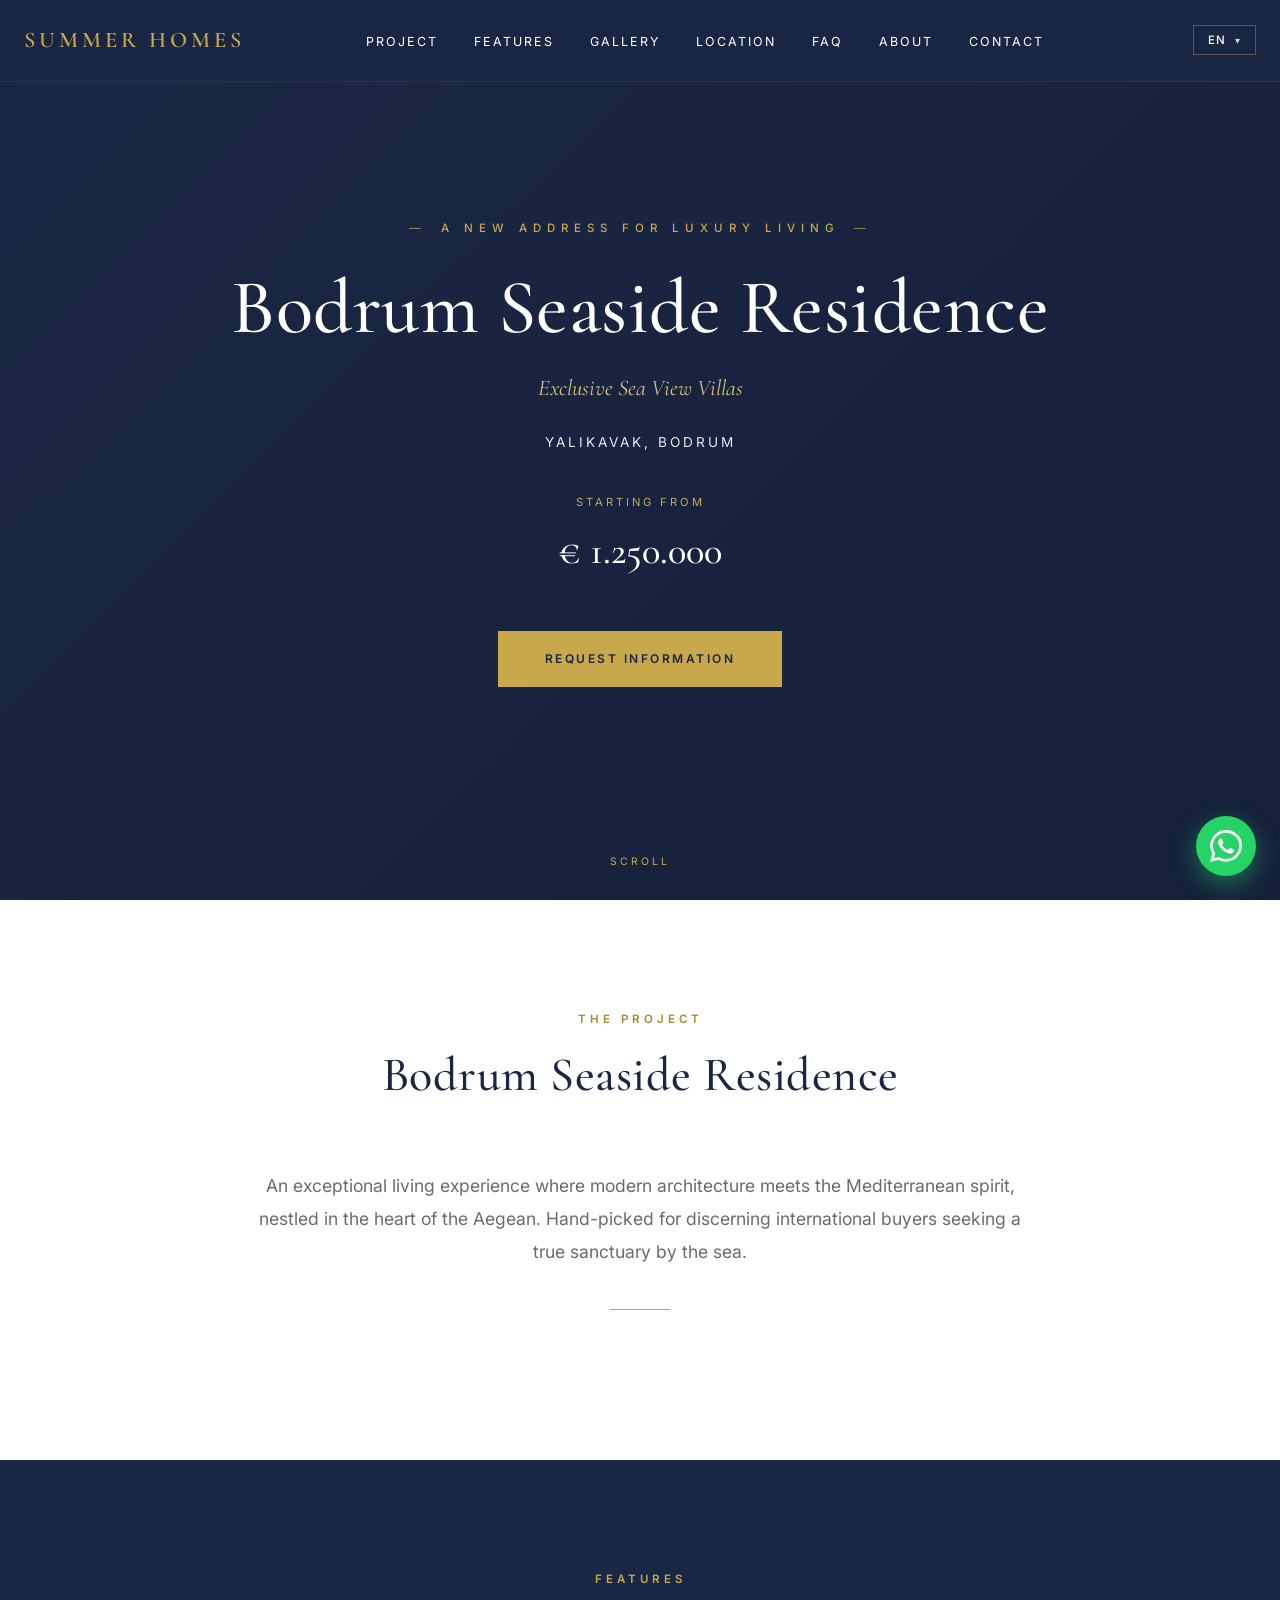
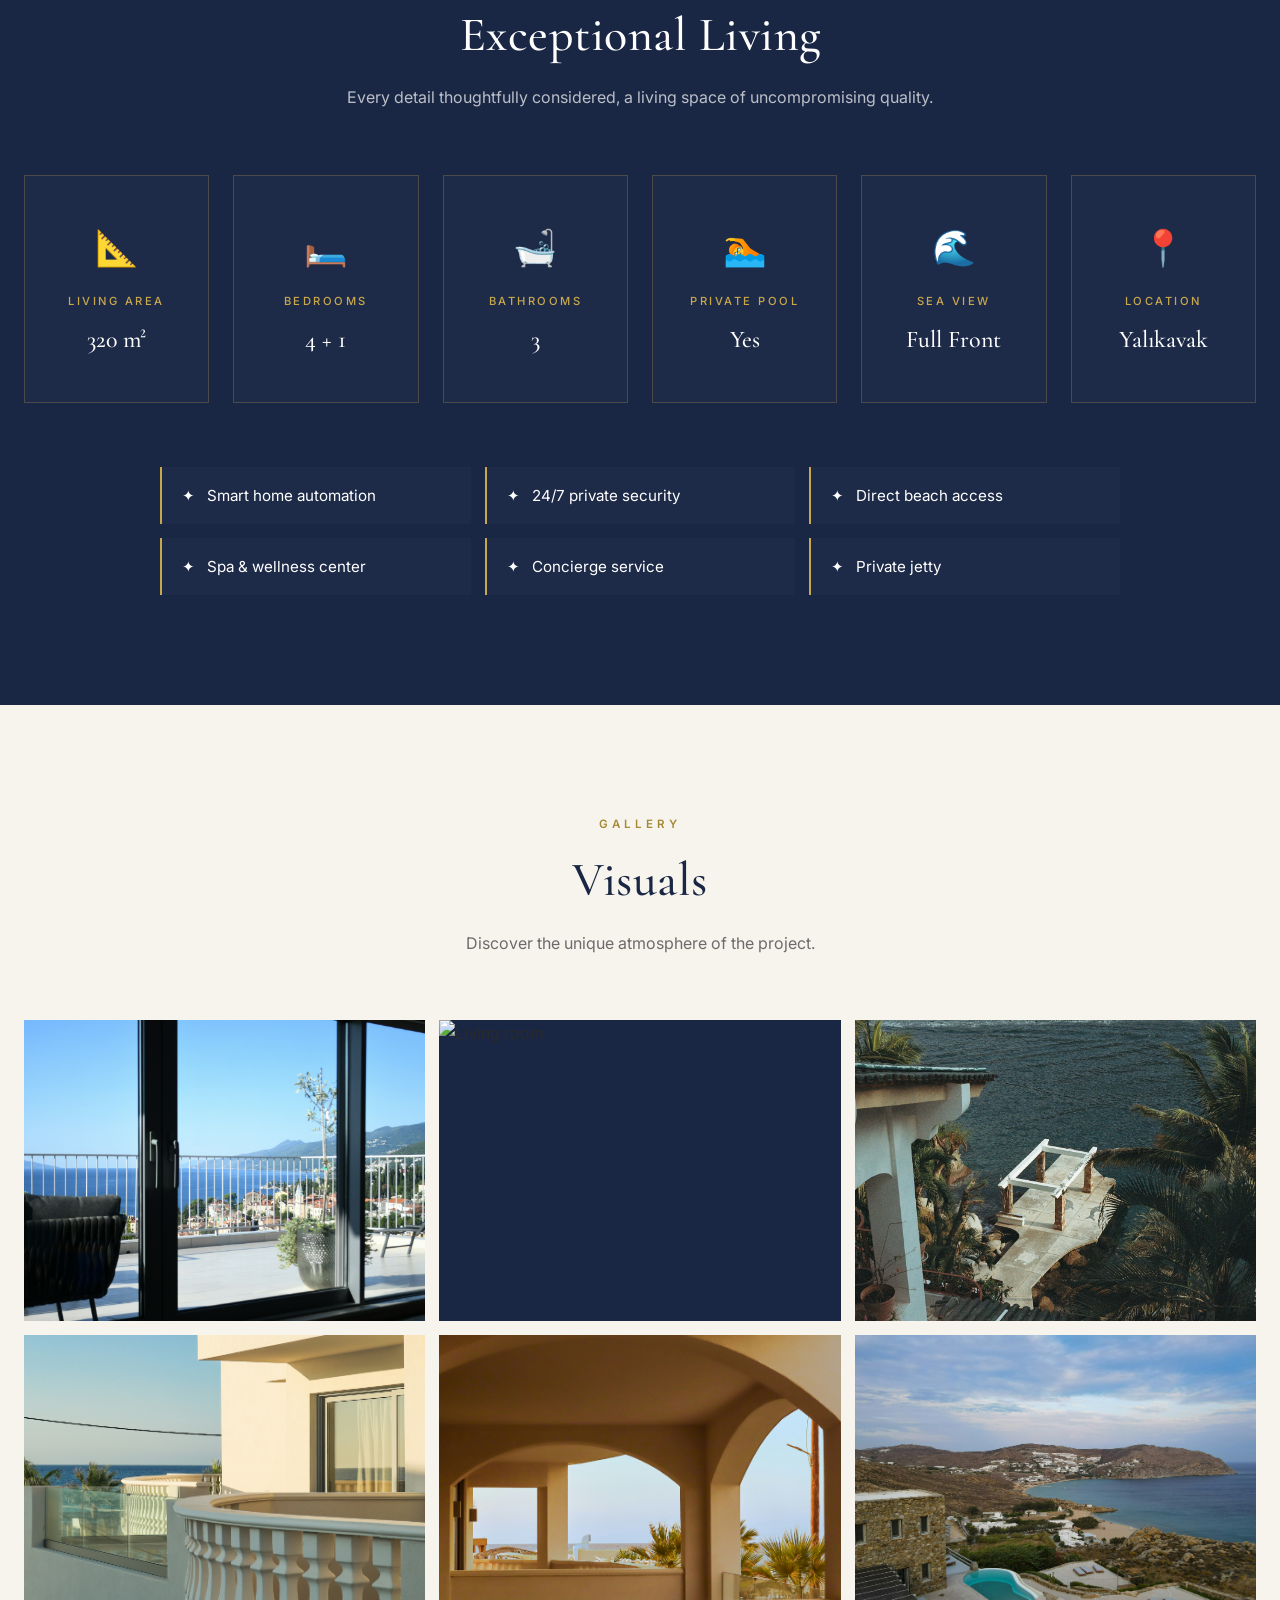
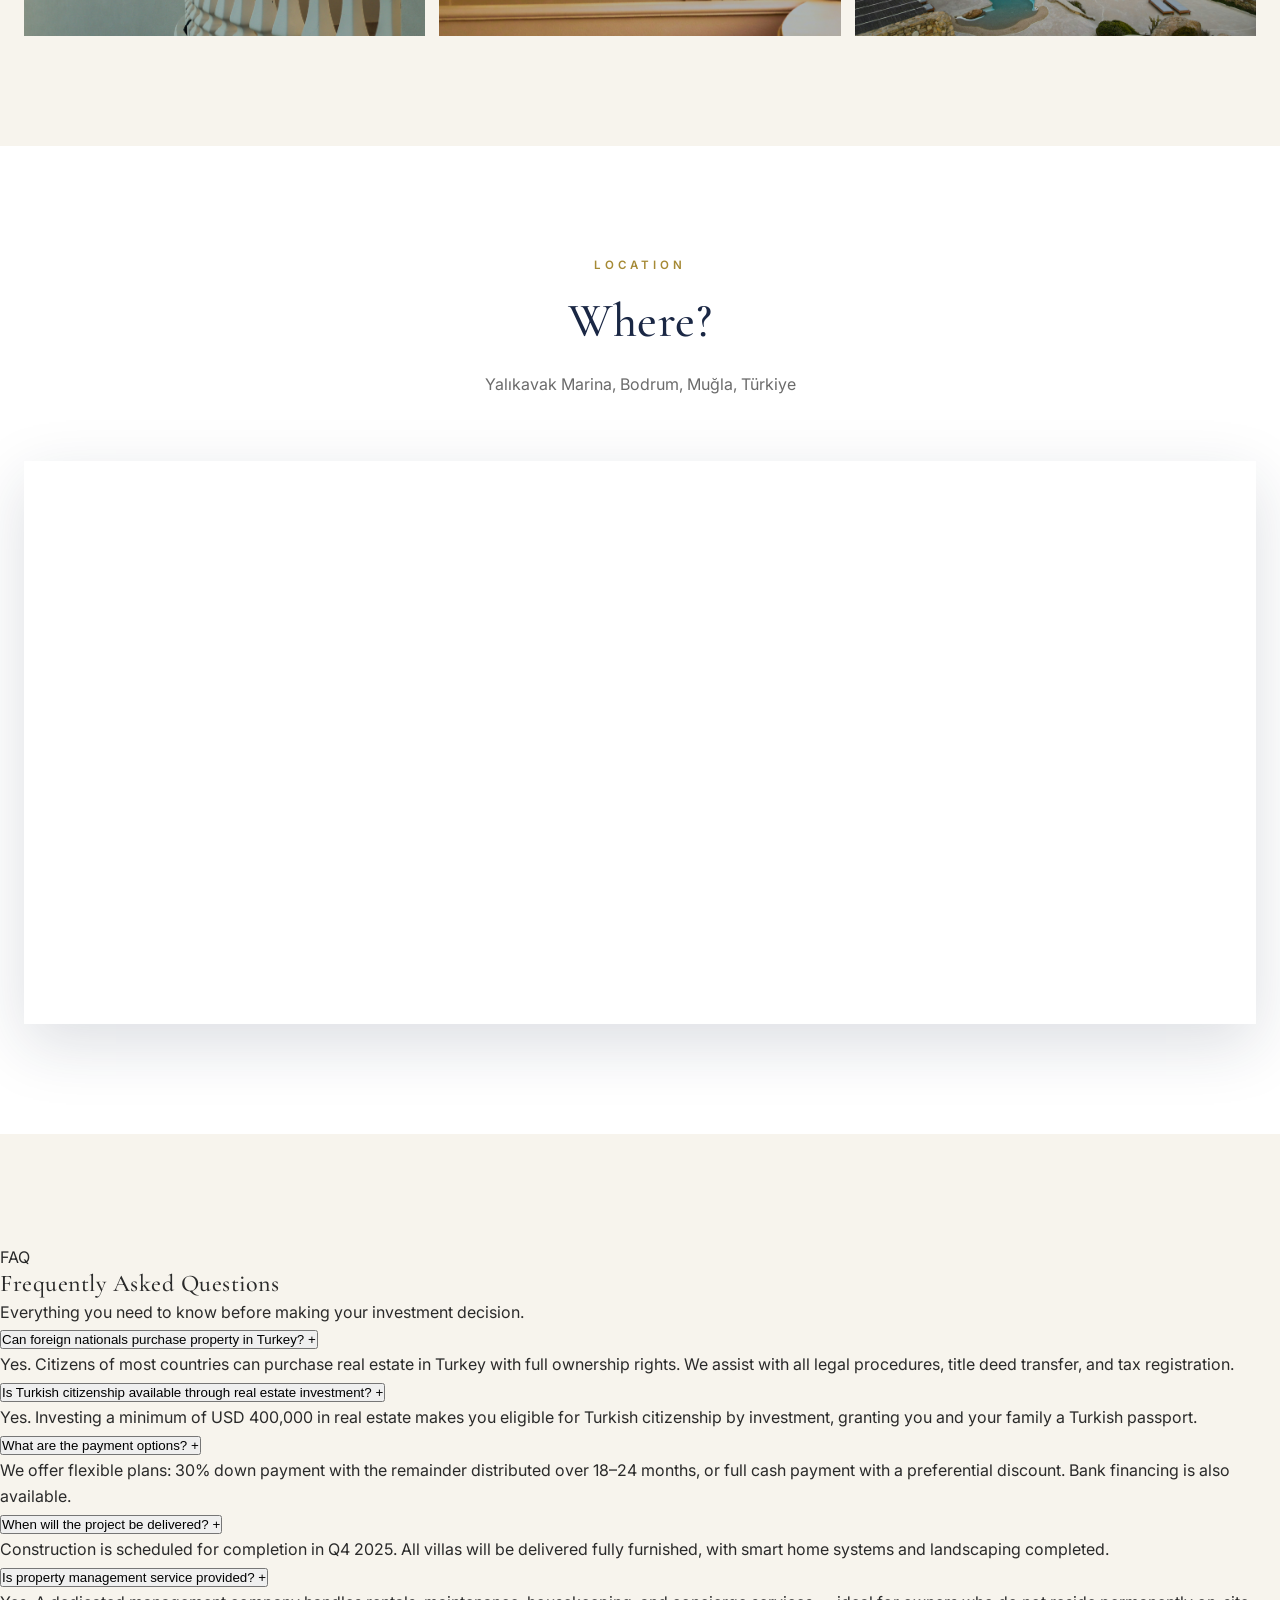
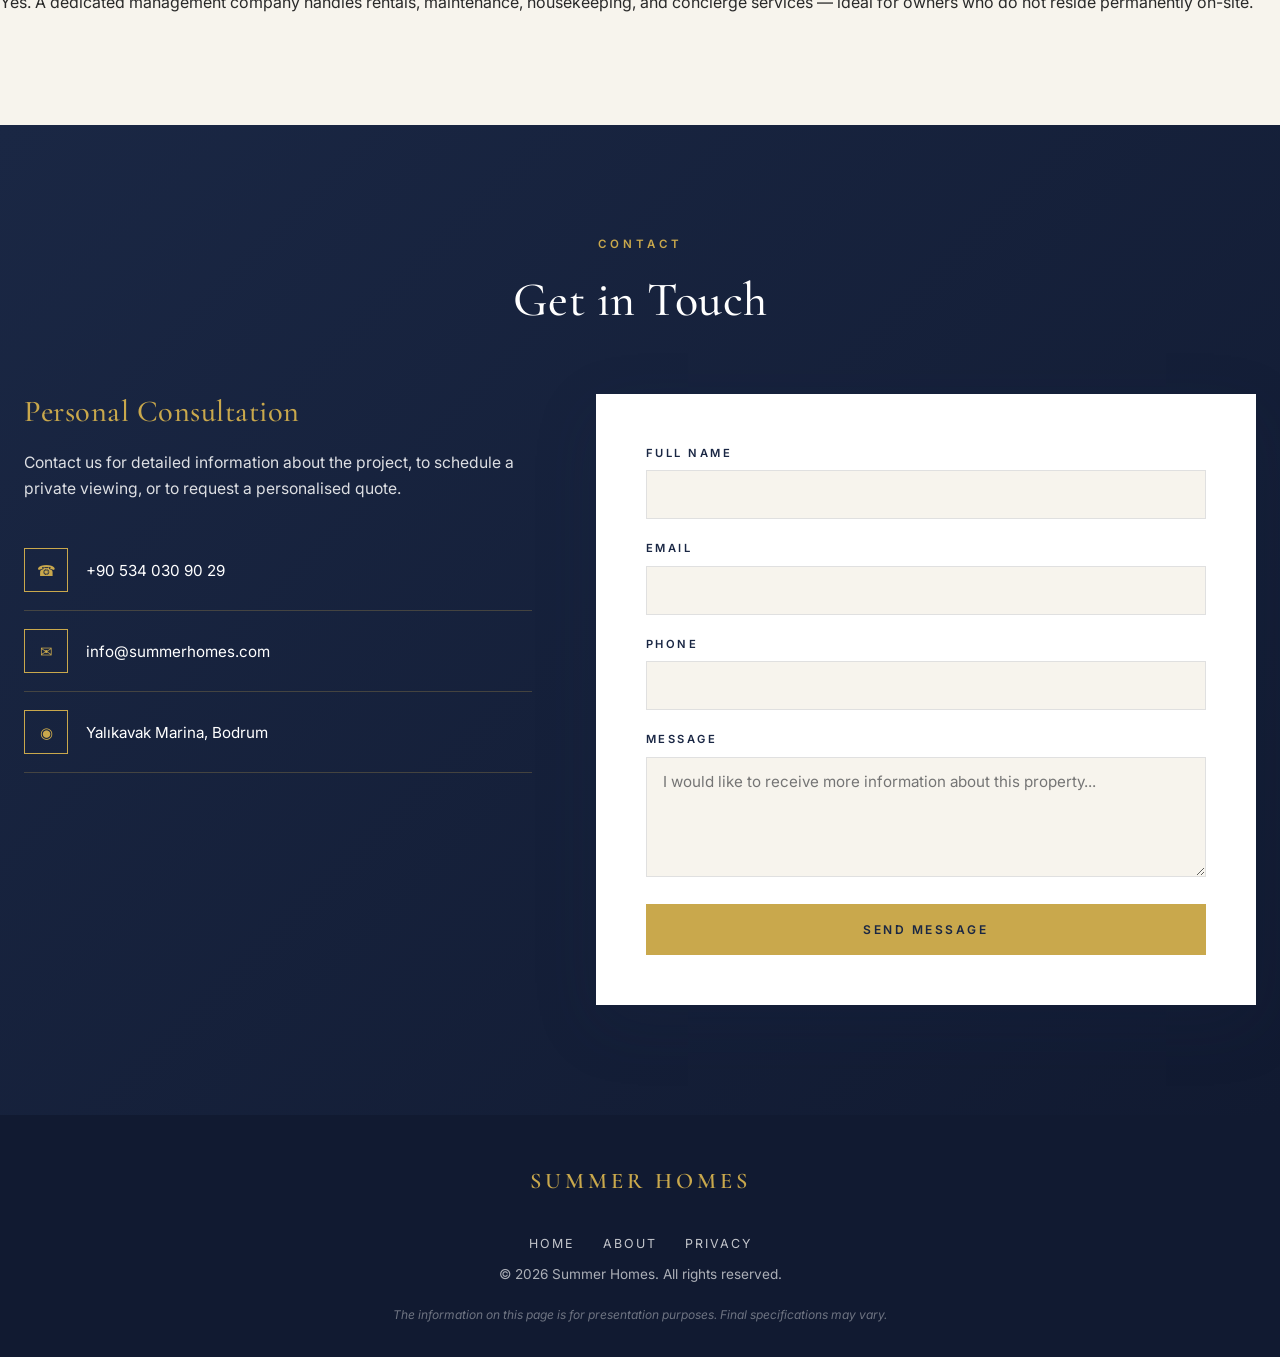
==== commit c48c68e0: "nav: promote About to top navigation" ====
--- a/index.html
+++ b/index.html
@@ -123,6 +123,7 @@
       <li><a href="#gallery" data-i18n="ui.nav.gallery">Gallery</a></li>
       <li><a href="#location" data-i18n="ui.nav.location">Location</a></li>
       <li><a href="#faq" data-i18n="ui.nav.faq">FAQ</a></li>
+      <li><a href="about.html" data-i18n="ui.nav.aboutUs">About</a></li>
       <li><a href="#contact" data-i18n="ui.nav.contact">Contact</a></li>
     </ul>
     <div class="lang-switch" id="langSwitch">
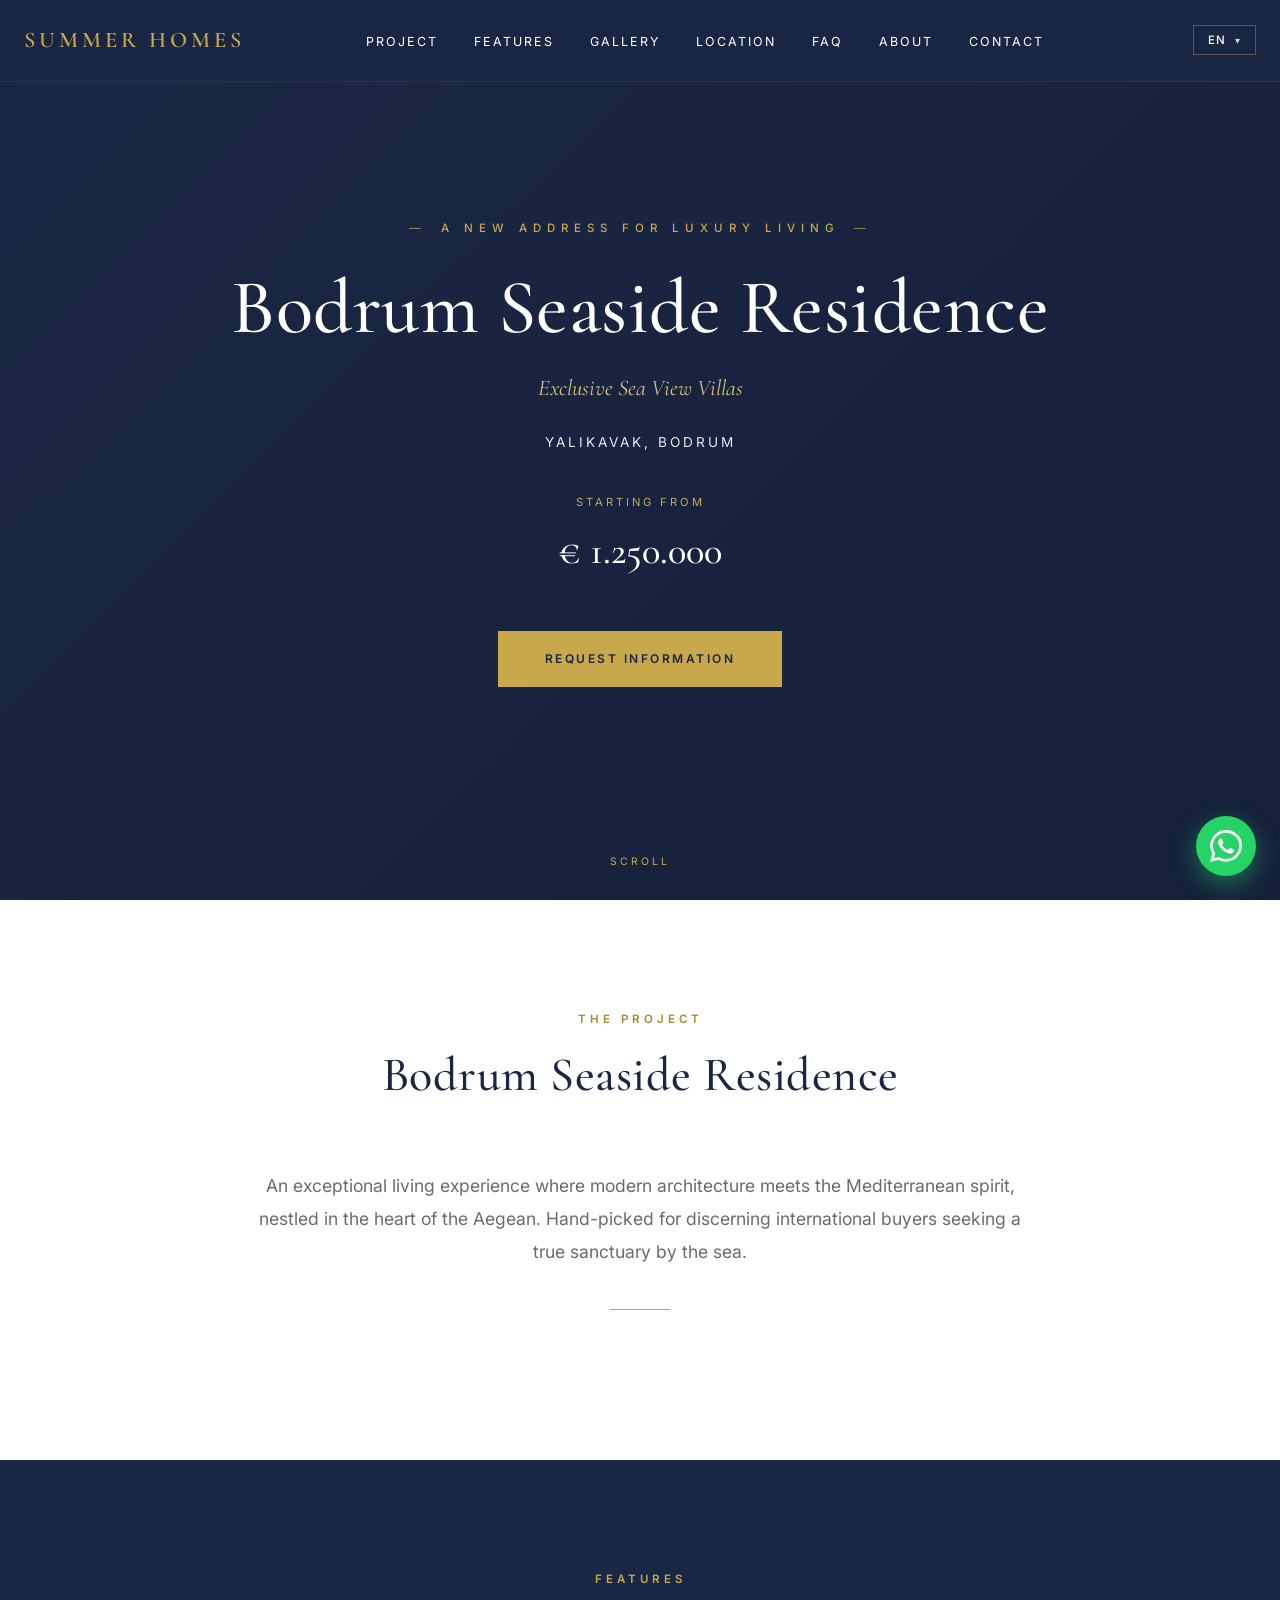
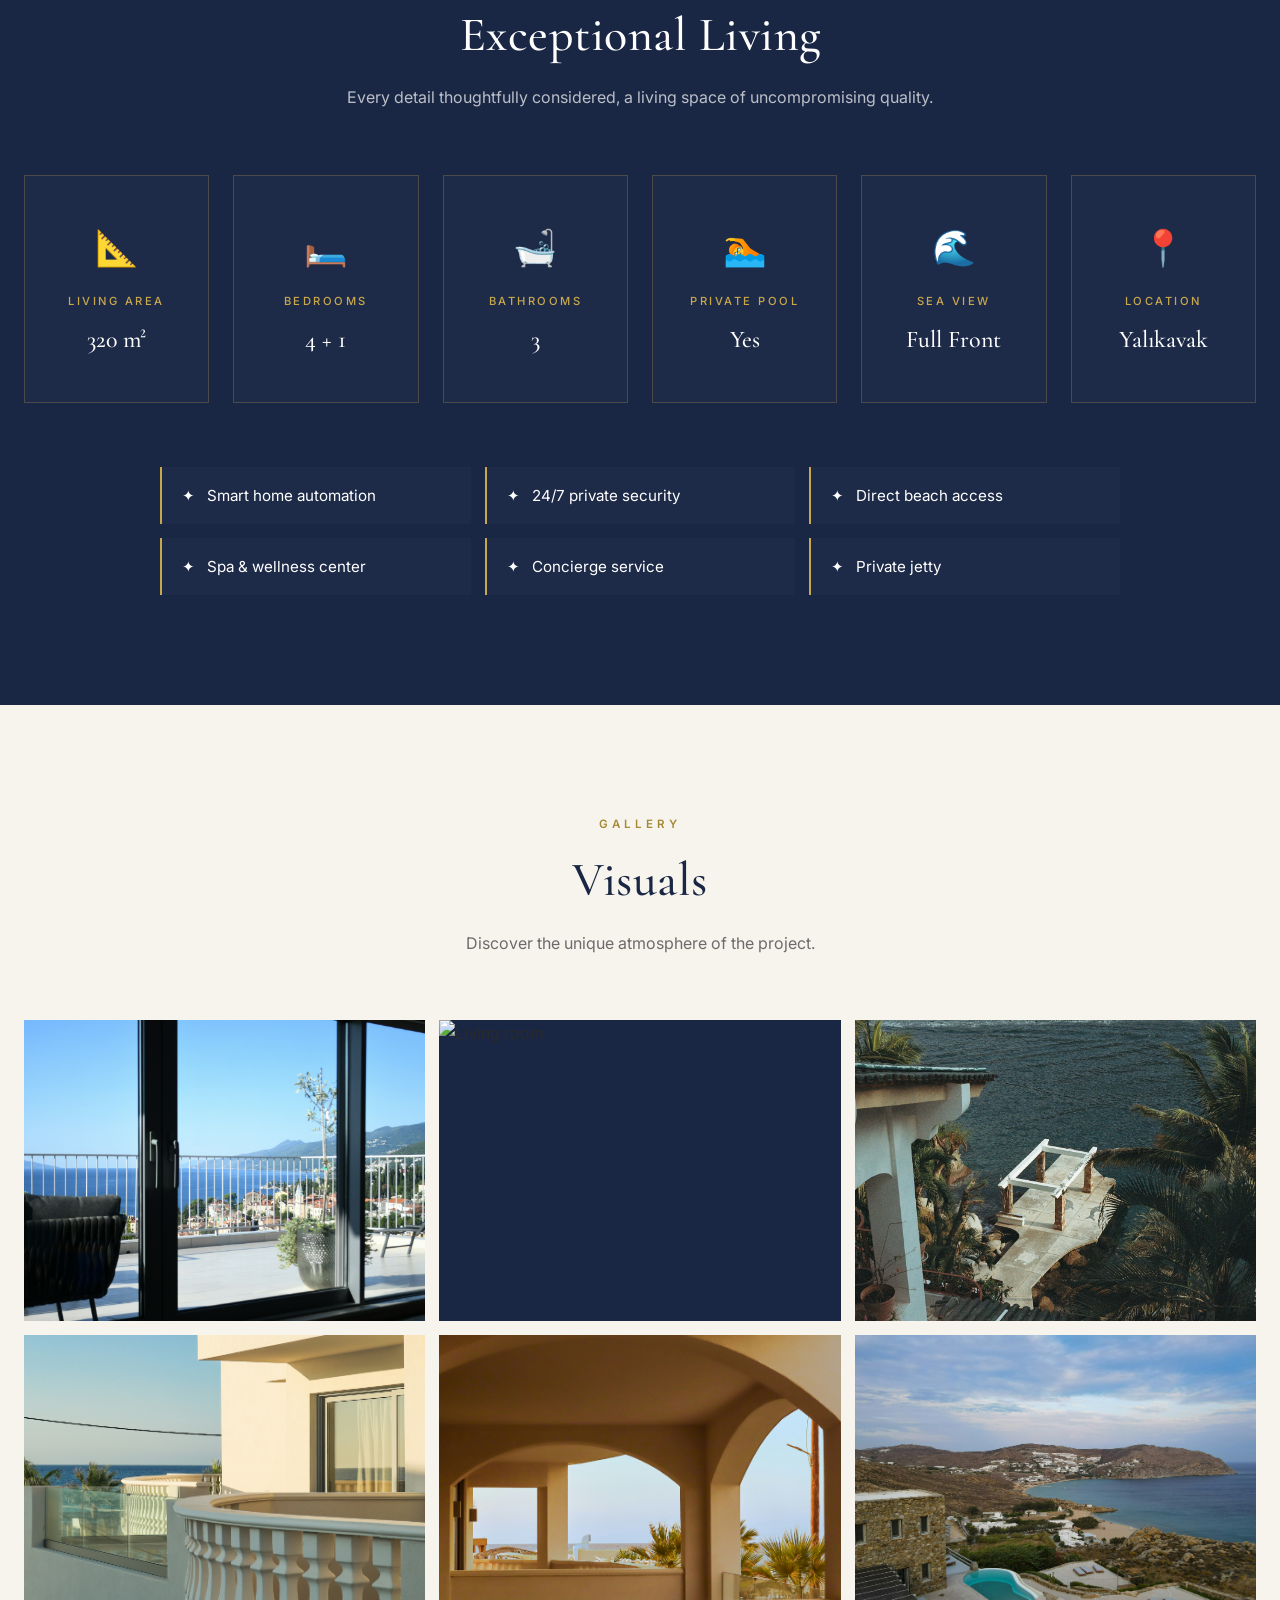
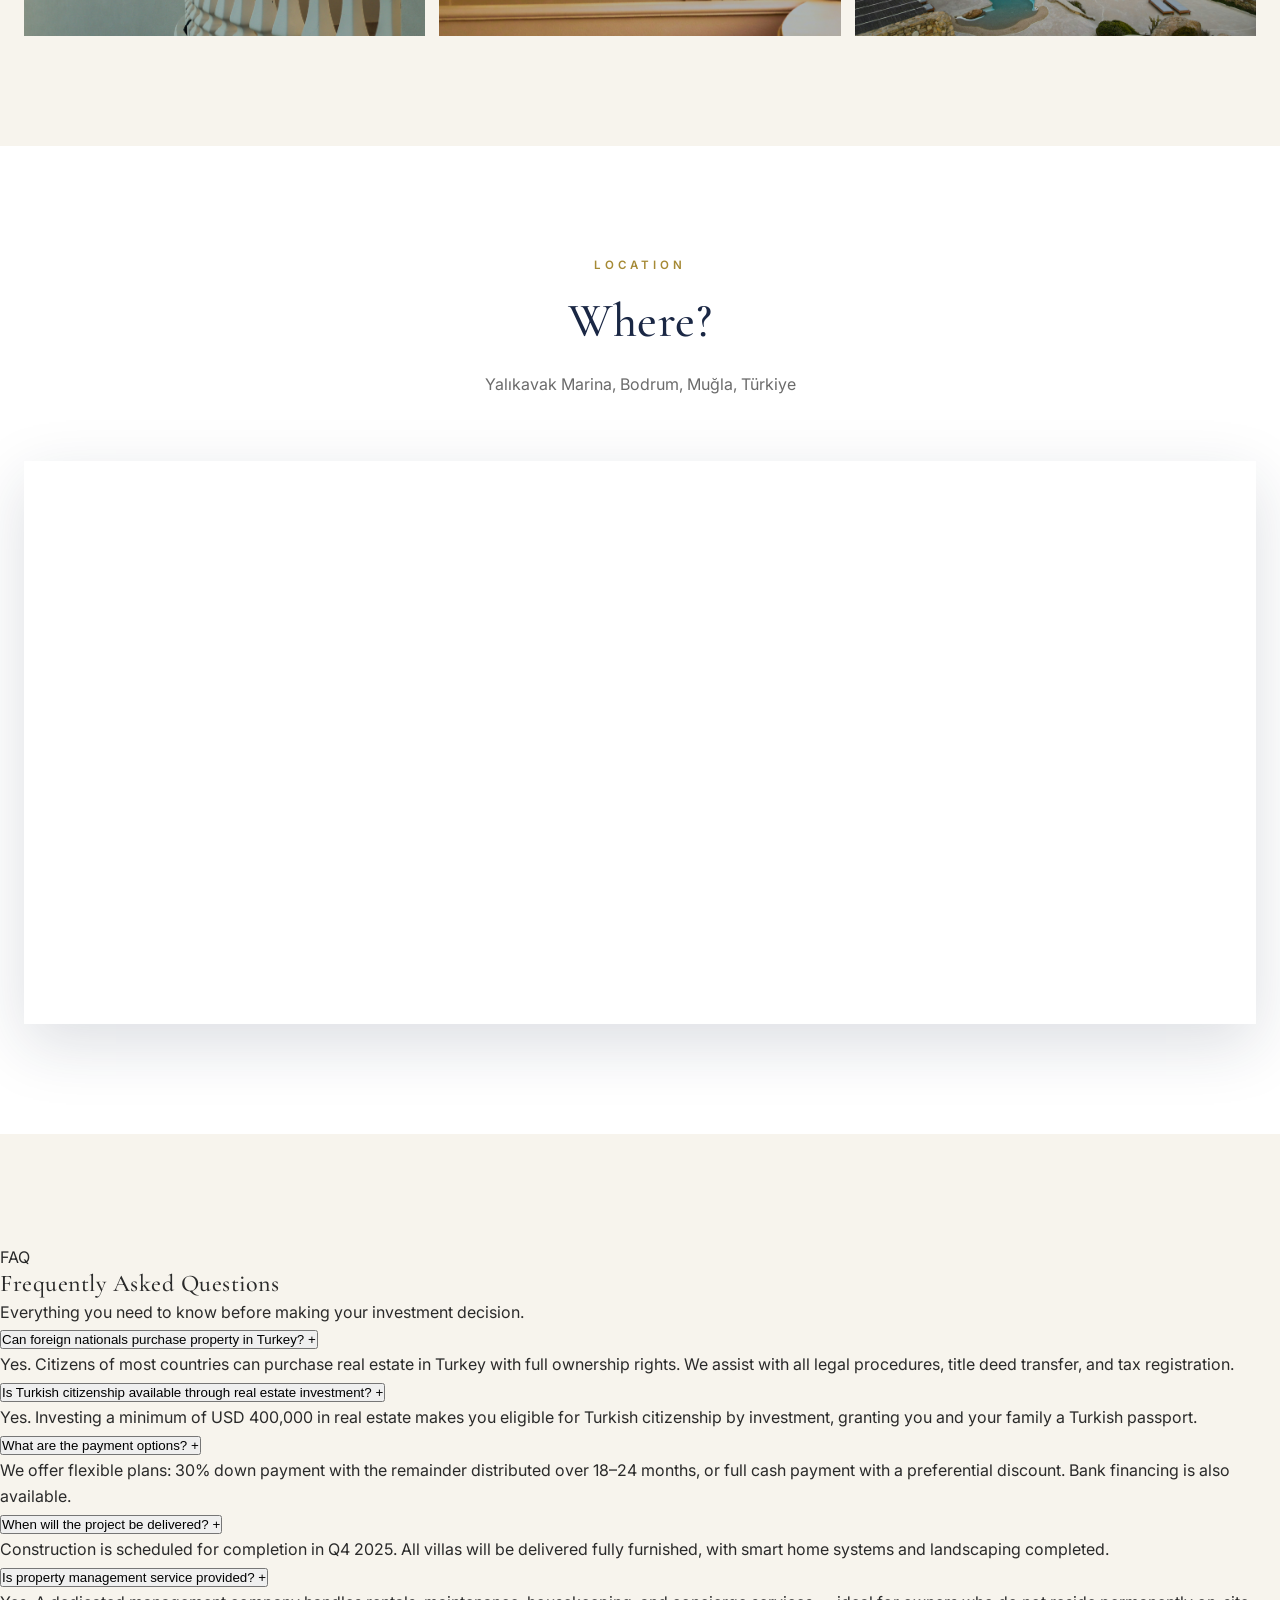
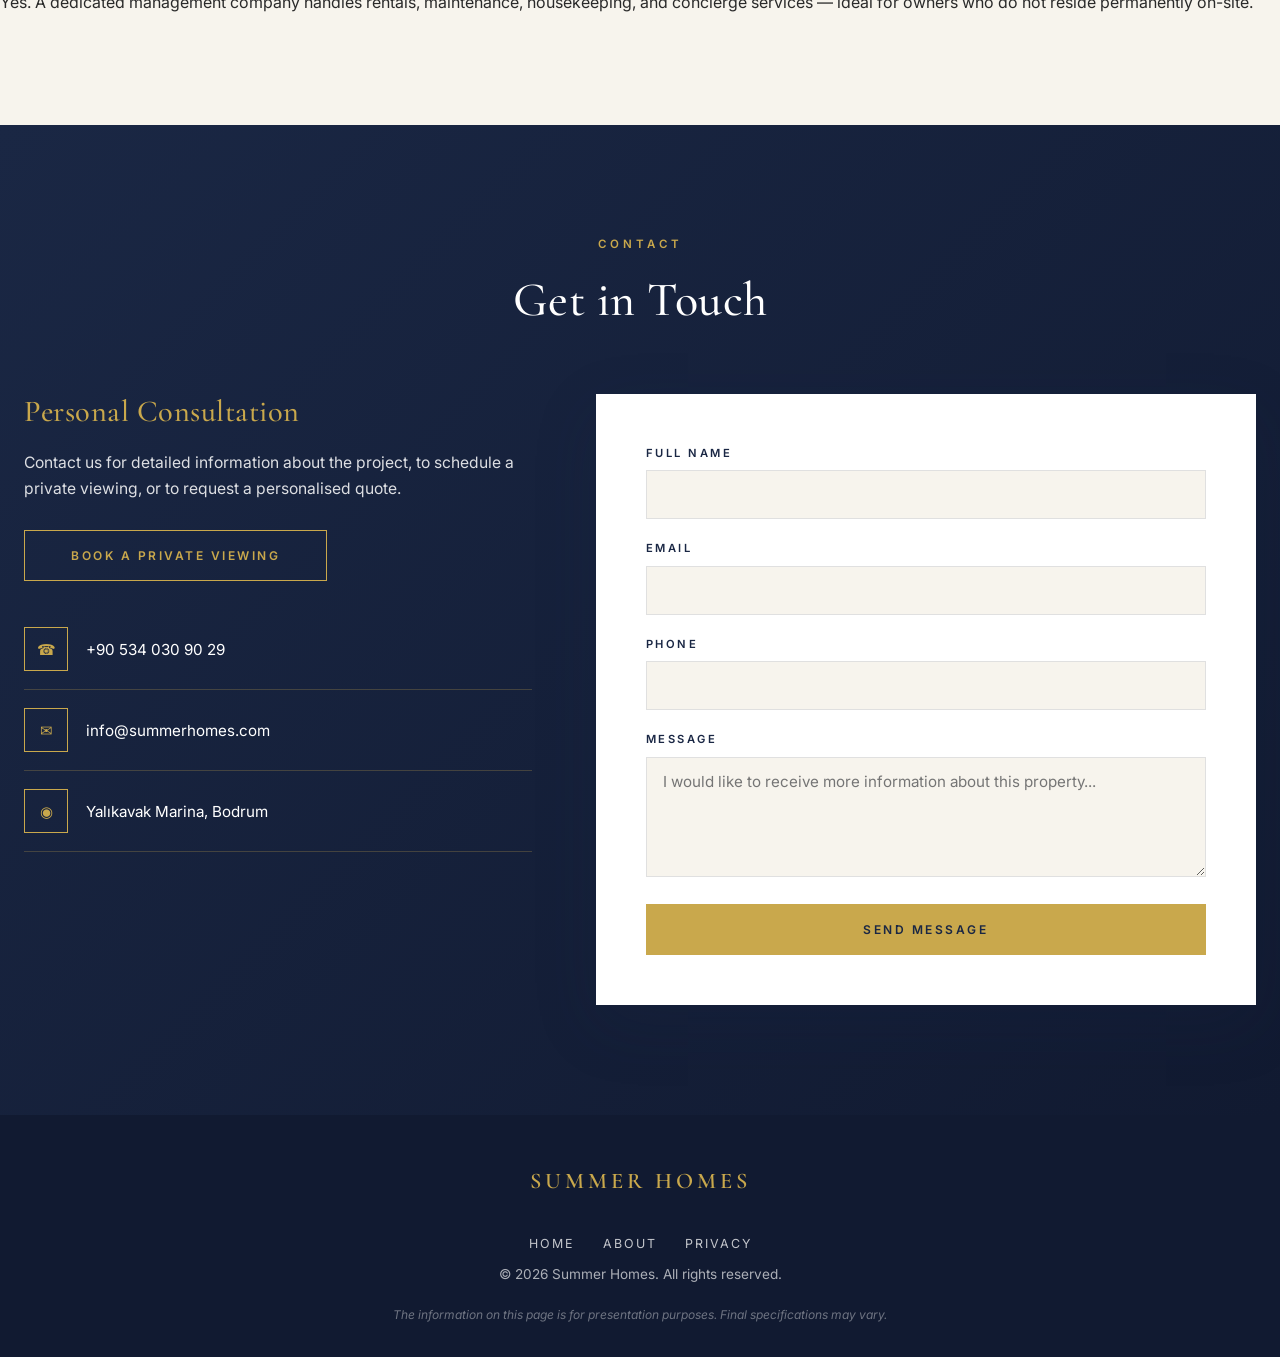
==== commit a46ed608: "chore: wire up real Calendly URL" ====
--- a/index.html
+++ b/index.html
@@ -91,6 +91,10 @@
 <link href="https://fonts.googleapis.com/css2?family=Cormorant+Garamond:wght@400;500;600;700&family=Inter:wght@300;400;500;600;700&display=swap" rel="stylesheet">
 <script src="https://cdn.tailwindcss.com"></script>
 <link rel="stylesheet" href="styles.css">
+
+<!-- Calendly (third-party booking widget) -->
+<link rel="stylesheet" href="https://assets.calendly.com/assets/external/widget.css">
+<script src="https://assets.calendly.com/assets/external/widget.js" async></script>
 <script>
   tailwind.config = {
     theme: {
@@ -126,6 +130,9 @@
       <li><a href="about.html" data-i18n="ui.nav.aboutUs">About</a></li>
       <li><a href="#contact" data-i18n="ui.nav.contact">Contact</a></li>
     </ul>
+    <button type="button" class="nav-toggle" id="navToggle" aria-label="Menu" aria-expanded="false">
+      <span></span><span></span><span></span>
+    </button>
     <div class="lang-switch" id="langSwitch">
       <button type="button" class="lang-current" id="langCurrent" aria-haspopup="listbox" aria-expanded="false">
         <span id="langCurrentLabel">EN</span>
@@ -226,6 +233,7 @@
       <div class="contact-info">
         <h3 data-i18n="ui.contactInfoTitle">Personal Consultation</h3>
         <p data-i18n="ui.contactInfoText">Contact us for detailed information about the project, to schedule a private viewing, or to request a personalised quote.</p>
+        <button type="button" class="btn btn-outline" id="calendlyBtn" data-i18n="ui.calendly.button">Book a Private Viewing</button>
         <div class="contact-item">
           <div class="contact-item-icon">☎</div>
           <a id="phoneLink" href="#"></a>
--- a/styles.css
+++ b/styles.css
@@ -15,6 +15,7 @@
 
 * { margin: 0; padding: 0; box-sizing: border-box; }
 html { scroll-behavior: smooth; }
+section[id], [id="home"] { scroll-margin-top: 80px; }
 
 body {
   font-family: 'Inter', sans-serif;
@@ -92,6 +93,32 @@
 }
 .nav-links a:hover { color: var(--gold); }
 .nav-links a:hover::after { width: 100%; }
+
+/* HAMBURGER */
+.nav-toggle {
+  display: none;
+  background: transparent;
+  border: none;
+  padding: 8px;
+  cursor: pointer;
+  margin-left: auto;
+  margin-right: 16px;
+  width: 36px;
+  height: 36px;
+  flex-direction: column;
+  justify-content: center;
+  gap: 5px;
+}
+.nav-toggle span {
+  display: block;
+  width: 22px;
+  height: 2px;
+  background: var(--gold);
+  transition: transform 0.3s, opacity 0.2s;
+}
+.navbar.nav-open .nav-toggle span:nth-child(1) { transform: translateY(7px) rotate(45deg); }
+.navbar.nav-open .nav-toggle span:nth-child(2) { opacity: 0; }
+.navbar.nav-open .nav-toggle span:nth-child(3) { transform: translateY(-7px) rotate(-45deg); }
 
 /* LANG SWITCHER (DROPDOWN) */
 .lang-switch {
@@ -268,6 +295,18 @@
   color: var(--gold);
   transform: translateY(-2px);
 }
+.btn-outline {
+  background: transparent;
+  color: var(--gold);
+}
+.btn-outline:hover {
+  background: var(--gold);
+  color: var(--navy);
+}
+#calendlyBtn {
+  display: inline-block;
+  margin-bottom: 28px;
+}
 
 /* SCROLL INDICATOR */
 .scroll-hint {
@@ -712,7 +751,33 @@
 
 /* RESPONSIVE */
 @media (max-width: 900px) {
-  .nav-links { display: none; }
+  .nav-toggle { display: flex; }
+  .nav-links {
+    position: absolute;
+    top: 100%;
+    left: 0; right: 0;
+    flex-direction: column;
+    gap: 0;
+    background: var(--navy-dark);
+    border-top: 1px solid rgba(201, 168, 76, 0.15);
+    padding: 8px 0;
+    opacity: 0;
+    visibility: hidden;
+    transform: translateY(-6px);
+    transition: opacity 0.25s, transform 0.25s, visibility 0.25s;
+  }
+  .navbar.nav-open .nav-links {
+    opacity: 1;
+    visibility: visible;
+    transform: translateY(0);
+  }
+  .nav-links li { width: 100%; }
+  .nav-links a {
+    display: block;
+    padding: 14px 28px;
+    font-size: 0.82rem;
+  }
+  .nav-links a::after { display: none; }
   .contact-grid { grid-template-columns: 1fr; gap: 40px; }
   .gallery-grid { grid-template-columns: repeat(2, 1fr); }
   section { padding: 72px 0; }
